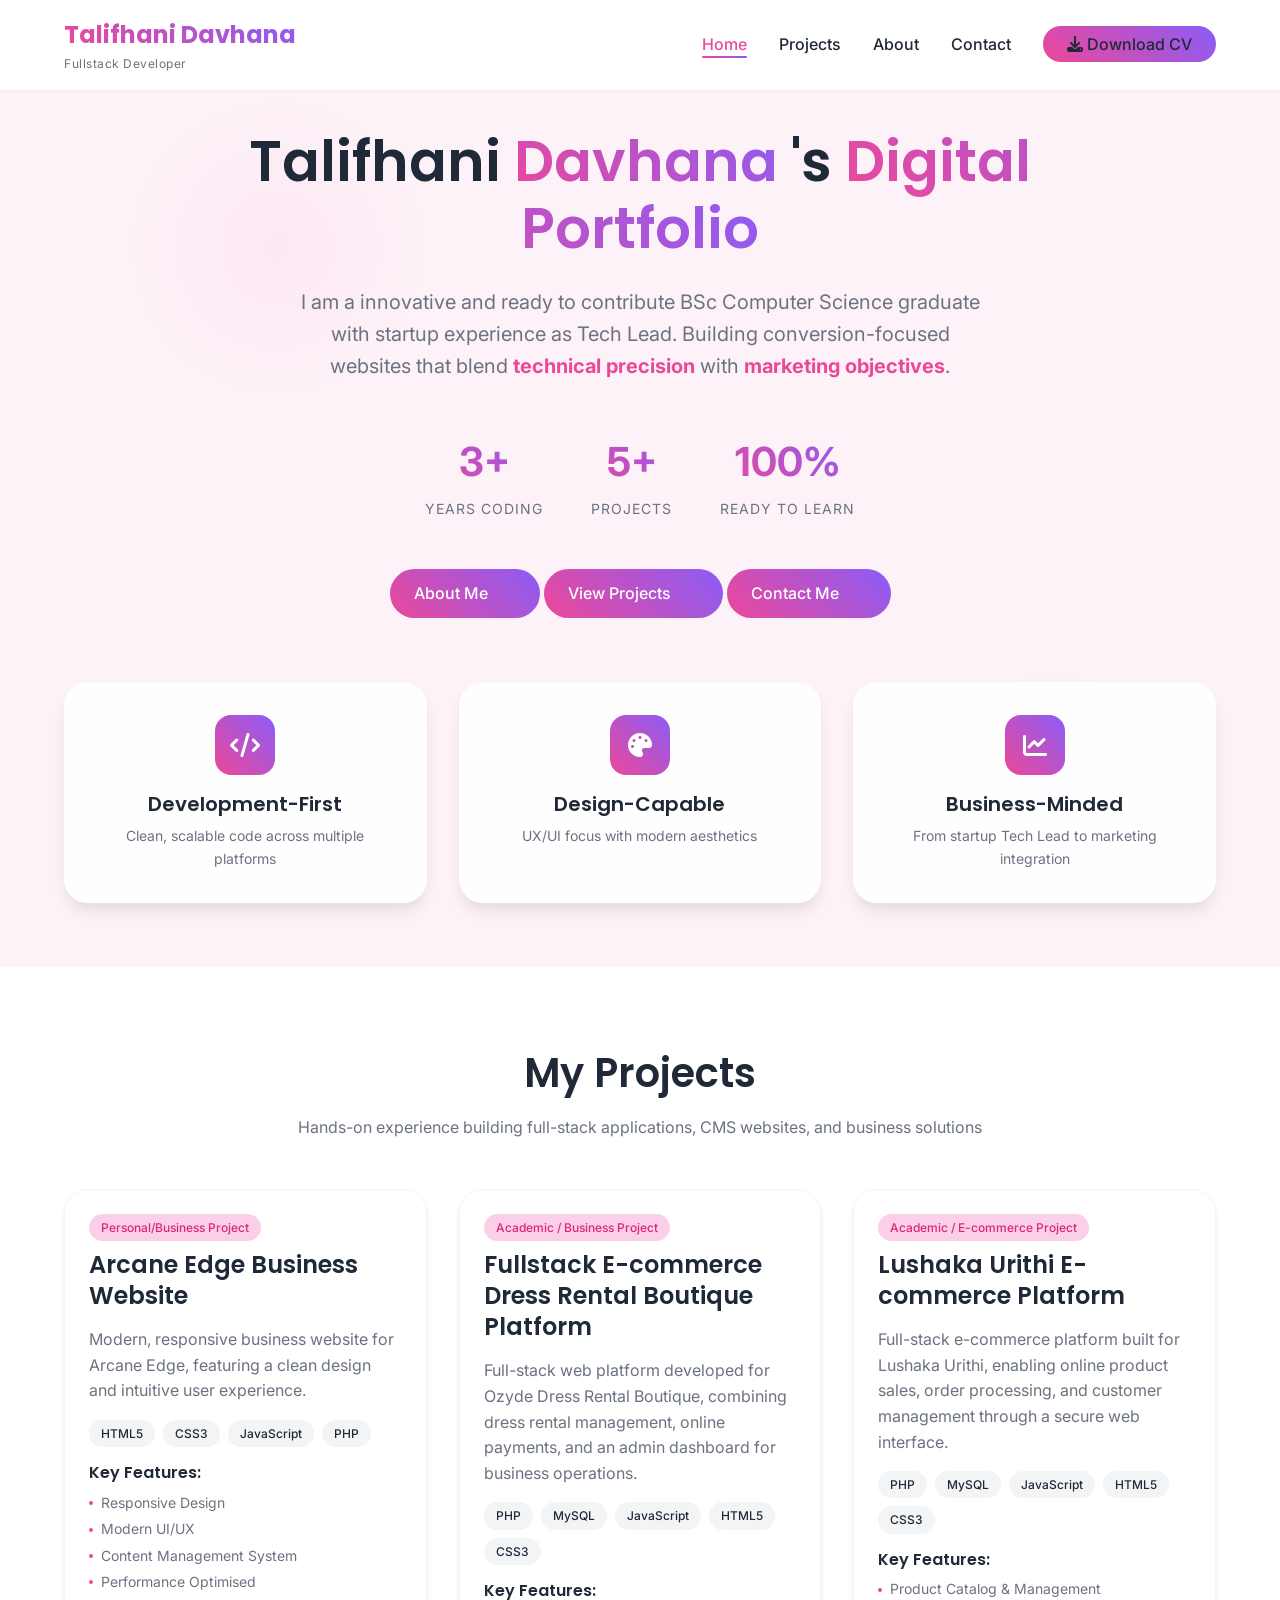
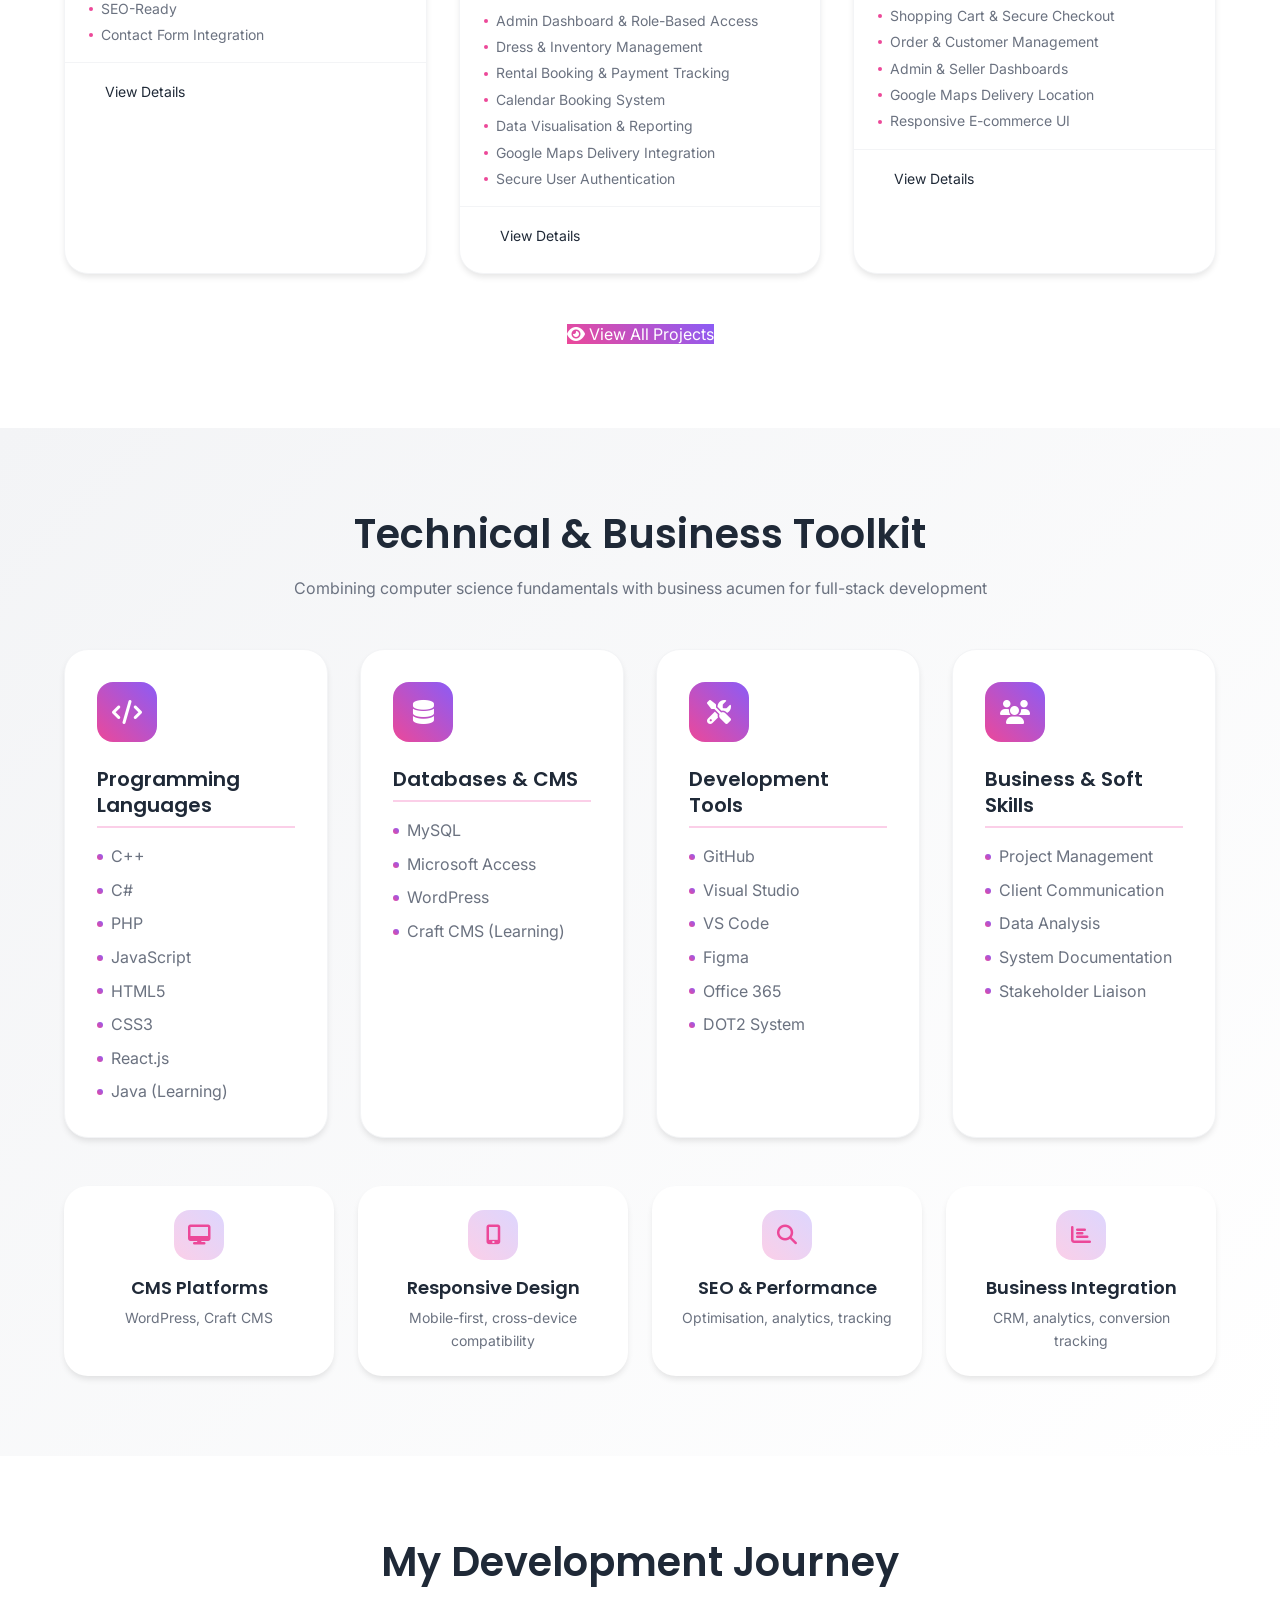
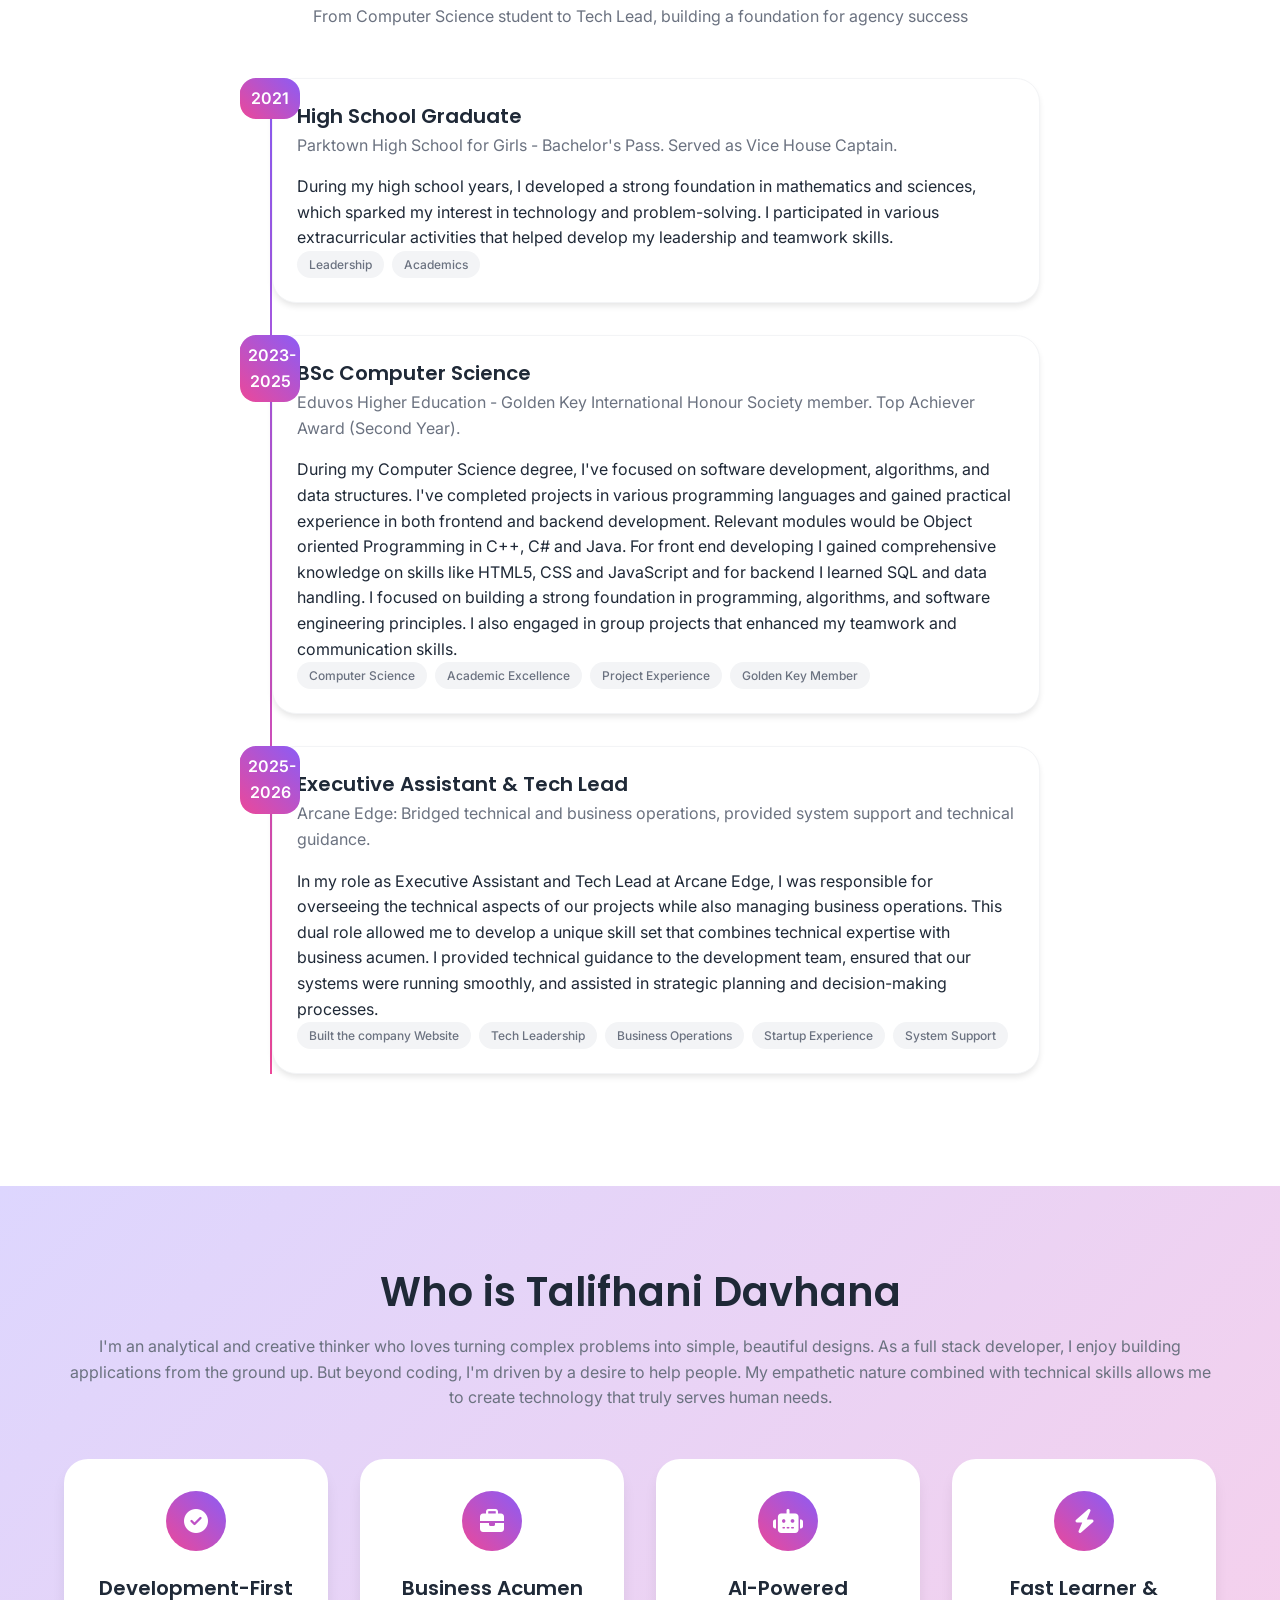
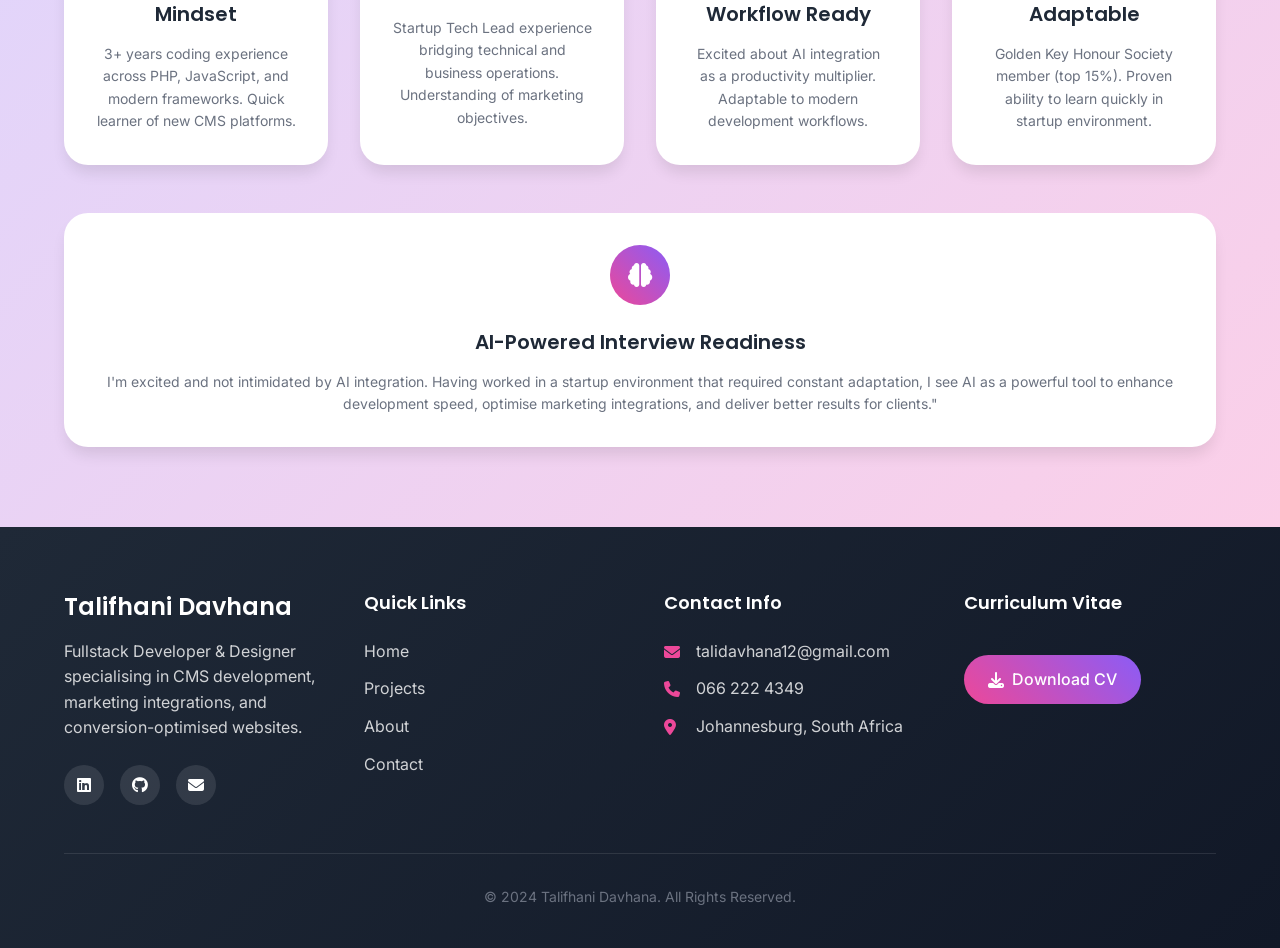
==== Talifhani_Davhana_portfolio/index.html @ 64d57ea6 "Add files via upload" ====
<!DOCTYPE html>
<html lang="en">
<head>
    <meta charset="UTF-8">
    <meta name="viewport" content="width=device-width, initial-scale=1.0">
    <title>Talifhani Davhana | Fullstack Developer & Designer</title>
    <meta name="description" content="BSc Computer Science graduate specialising in CMS development, conversion-optimised websites, and marketing integrations.">
    <link rel="stylesheet" href="css/style.css">
    <link rel="stylesheet" href="https://cdnjs.cloudflare.com/ajax/libs/font-awesome/6.4.0/css/all.min.css">
    <link href="https://fonts.googleapis.com/css2?family=Poppins:wght@300;400;500;600;700&family=Inter:wght@300;400;500;600&display=swap" rel="stylesheet">
    <link rel="icon" type="image/x-icon" href="assets/icons/favicon.ico">
</head>
<body>
    <!-- Navigation -->
    <nav class="navbar">
        <div class="container">
            <a href="index.html" class="logo">
                <span class="logo-text">Talifhani Davhana</span>
                <span class="logo-subtitle">Fullstack Developer</span>
            </a>
            
            <button class="menu-toggle" aria-label="Toggle menu">
                <i class="fas fa-bars"></i>
            </button>
            
            <ul class="nav-menu">
                <li><a href="index.html" class="active">Home</a></li>
                <li><a href="projects.html">Projects</a></li>
                <li><a href="about.html">About</a></li>
                <li><a href="contact.html">Contact</a></li>
                <li>
                    <a href="assets/documents/CV-Talifhani-Davhana.pdf" class="btn-apply">
                        <i class="fas fa-download"></i> Download CV
                    </a>
                </li>
            </ul>
        </div>
    </nav>

    <!-- Hero Section -->
    <section class="hero">
        <div class="container">
            <div class="hero-content">
                
                <h1>Talifhani <span class="gradient-text">Davhana</span> 's <span class="gradient-text">Digital Portfolio</span></h1>
                
                <p class="hero-subtitle">
                    I am a innovative and ready to contribute BSc Computer Science graduate with startup experience as Tech Lead. Building conversion-focused websites that blend <strong>technical precision</strong> with <strong>marketing objectives</strong>.
                </p>
                
                <div class="hero-stats">
                    <div class="stat">
                        <div class="stat-number">3+</div>
                        <div class="stat-label">Years Coding</div>
                    </div>
                    <div class="stat">
                        <div class="stat-number">5+</div>
                        <div class="stat-label">Projects</div>
                    </div>
                    <div class="stat">
                        <div class="stat-number">100%</div>
                        <div class="stat-label">Ready to Learn</div>
                    </div>
                </div>
                
                <div class="hero-actions" data-aos="fade-up" data-aos-delay="400">
                            <a href="about.html" class="btn btn-primary btn-lg">
                                <span class="btn-text">About Me</span>
                                <svg class="btn-icon" width="20" height="20" aria-hidden="true">
                                    <use href="assets/icons/sprite.svg#user"></use>
                                </svg>
                            </a>
                            <a href="#projects" class="btn btn-primary btn-lg">
                                <span class="btn-text">View Projects</span>
                                <svg class="btn-icon" width="20" height="20" aria-hidden="true">
                                    <use href="assets/icons/sprite.svg#arrow-down"></use>
                                </svg>
                            </a>
                            <a href="contact.html" class="btn btn-primary btn-lg">
                                <span class="btn-text">Contact Me</span>
                                <svg class="btn-icon" width="20" height="20" aria-hidden="true">
                                    <use href="assets/icons/sprite.svg#message-circle"></use>
                                </svg>
                            </a>
                            
                        </div>
            </div>
            
            <div class="hero-image">
                <div class="floating-card">
                    <div class="card-icon">
                        <i class="fas fa-code"></i>
                    </div>
                    <h3>Development-First</h3>
                    <p>Clean, scalable code across multiple platforms</p>
                </div>
                
                <div class="floating-card">
                    <div class="card-icon">
                        <i class="fas fa-palette"></i>
                    </div>
                    <h3>Design-Capable</h3>
                    <p>UX/UI focus with modern aesthetics</p>
                </div>
                
                <div class="floating-card">
                    <div class="card-icon">
                        <i class="fas fa-chart-line"></i>
                    </div>
                    <h3>Business-Minded</h3>
                    <p>From startup Tech Lead to marketing integration</p>
                </div>
            </div>
        </div>
    </section>

    <!-- Featured Projects -->
    <section id="projects" class="section-projects">
        <div class="container">
            <div class="section-header">
                <h2>My Projects</h2>
                <p>Hands-on experience building full-stack applications, CMS websites, and business solutions</p>
            </div>
            
            <div class="projects-grid">
                <!-- Project 1 -->
                <div class="project-card">
                    <div class="project-header">
                        <span class="project-category">Personal/Business Project</span>
                        <h3>Arcane Edge Business Website</h3>
                    </div>
                    <div class="project-body">
                        <p>Modern, responsive business website for Arcane Edge, featuring a clean design and intuitive user experience.</p>
                        <div class="project-tech">
                            <span>HTML5</span>
                            <span>CSS3</span>
                            <span>JavaScript</span>
                            <span>PHP</span>
                        </div>
                        <div class="project-features">
                            <h4>Key Features:</h4>
                            <ul>
                                <li>Responsive Design</li>
                                <li>Modern UI/UX</li>
                                <li>Content Management System</li>
                                <li>Performance Optimised</li>
                                <li>SEO-Ready</li>
                                <li>Contact Form Integration</li>
                            </ul>
                        </div>
                    </div>
                    <div class="project-footer">
                        <a href="projects.html#arcane-edge" class="btn-small">View Details</a>
                    </div>
                </div>

                <!-- Project 2 -->
<div class="project-card">
    <div class="project-header">
        <span class="project-category">Academic / Business Project</span>
        <h3>Fullstack E-commerce Dress Rental Boutique Platform</h3>
    </div>
    <div class="project-body">
        <p>
            Full-stack web platform developed for Ozyde Dress Rental Boutique, combining
            dress rental management, online payments, and an admin dashboard for business operations.
        </p>
        <div class="project-tech">
            <span>PHP</span>
            <span>MySQL</span>
            <span>JavaScript</span>
            <span>HTML5</span>
            <span>CSS3</span>
        </div>
        <div class="project-features">
            <h4>Key Features:</h4>
            <ul>
                <li>Admin Dashboard & Role-Based Access</li>
                <li>Dress & Inventory Management</li>
                <li>Rental Booking & Payment Tracking</li>
                <li>Calendar Booking System</li>
                <li>Data Visualisation & Reporting</li>
                <li>Google Maps Delivery Integration</li>
                <li>Secure User Authentication</li>
            </ul>
        </div>
    </div>
    <div class="project-footer">
        <a href="projects.html#ecommerce-platform" class="btn-small">View Details</a>
    </div>
</div>

<!-- Project 3 -->
<div class="project-card">
    <div class="project-header">
        <span class="project-category">Academic / E-commerce Project</span>
        <h3>Lushaka Urithi E-commerce Platform</h3>
    </div>
    <div class="project-body">
        <p>
            Full-stack e-commerce platform built for Lushaka Urithi, enabling online product sales,
            order processing, and customer management through a secure web interface.
        </p>
        <div class="project-tech">
            <span>PHP</span>
            <span>MySQL</span>
            <span>JavaScript</span>
            <span>HTML5</span>
            <span>CSS3</span>
        </div>
        <div class="project-features">
            <h4>Key Features:</h4>
            <ul>
                <li>Product Catalog & Management</li>
                <li>Shopping Cart & Secure Checkout</li>
                <li>Order & Customer Management</li>
                <li>Admin & Seller Dashboards</li>
                <li>Google Maps Delivery Location</li>
                <li>Responsive E-commerce UI</li>
            </ul>
        </div>
    </div>
    <div class="project-footer">
        <a href="projects.html#lushaka-urithi" class="btn-small">View Details</a>
    </div>
</div>  
        </div>
            
            <div class="text-center">
                <a href="projects.html" class="btn-primary">
                    <i class="fas fa-eye"></i> View All Projects
                </a>
            </div>
        </div>
    </section>

    <!-- Skills Section -->
    <section class="section-skills">
        <div class="container">
            <div class="section-header">
                <h2>Technical & Business Toolkit</h2>
                <p>Combining computer science fundamentals with business acumen for full-stack development</p>
            </div>
            
            <div class="skills-grid">
                <div class="skill-category">
                    <div class="skill-icon">
                        <i class="fas fa-code"></i>
                    </div>
                    <h3>Programming Languages</h3>
                    <ul>
                        <li>C++</li>
                        <li>C#</li>
                        <li>PHP</li>
                        <li>JavaScript</li>
                        <li>HTML5</li>
                        <li>CSS3</li>
                        <li>React.js</li>
                        <li>Java (Learning)</li>
                    </ul>
                </div>
                
                <div class="skill-category">
                    <div class="skill-icon">
                        <i class="fas fa-database"></i>
                    </div>
                    <h3>Databases & CMS</h3>
                    <ul>
                        <li>MySQL</li>
                        <li>Microsoft Access</li>
                        <li>WordPress</li>
                        <li>Craft CMS (Learning)</li>
                    </ul>
                </div>
                
                <div class="skill-category">
                    <div class="skill-icon">
                        <i class="fas fa-tools"></i>
                    </div>
                    <h3>Development Tools</h3>
                    <ul>
                        <li>GitHub</li>
                        <li>Visual Studio</li>
                        <li>VS Code</li>
                        <li>Figma</li>
                        <li>Office 365</li>
                        <li>DOT2 System</li>
                    </ul>
                </div>
                
                <div class="skill-category">
                    <div class="skill-icon">
                        <i class="fas fa-users"></i>
                    </div>
                    <h3>Business & Soft Skills</h3>
                    <ul>
                        <li>Project Management</li>
                        <li>Client Communication</li>
                        <li>Data Analysis</li>
                        <li>System Documentation</li>
                        <li>Stakeholder Liaison</li>
                    </ul>
                </div>
            </div>
            
            <div class="expertise-grid">
                <div class="expertise-item">
                    <div class="expertise-icon">
                        <i class="fas fa-desktop"></i>
                    </div>
                    <h4>CMS Platforms</h4>
                    <p> WordPress, Craft CMS</p>
                </div>
                
                <div class="expertise-item">
                    <div class="expertise-icon">
                        <i class="fas fa-mobile-alt"></i>
                    </div>
                    <h4>Responsive Design</h4>
                    <p>Mobile-first, cross-device compatibility</p>
                </div>
                
                <div class="expertise-item">
                    <div class="expertise-icon">
                        <i class="fas fa-search"></i>
                    </div>
                    <h4>SEO & Performance</h4>
                    <p>Optimisation, analytics, tracking</p>
                </div>
                
                <div class="expertise-item">
                    <div class="expertise-icon">
                        <i class="fas fa-chart-bar"></i>
                    </div>
                    <h4>Business Integration</h4>
                    <p>CRM, analytics, conversion tracking</p>
                </div>
            </div>
        </div>
    </section>

    <!-- Journey Section -->
    <section class="section-journey">
        <div class="container">
            <div class="section-header">
                <h2>My Development Journey</h2>
                <p>From Computer Science student to Tech Lead, building a foundation for agency success</p>
            </div>
            
            <div class="timeline">
                <div class="timeline-item">
                    <div class="timeline-year">2021</div>
                    <div class="timeline-content">
                        <h3>High School Graduate</h3>
                        <p>Parktown High School for Girls - Bachelor's Pass. Served as Vice House Captain.</p>
                        <p2>During my high school years, I developed a strong foundation in mathematics and sciences, which sparked my interest in technology and problem-solving. I participated in various extracurricular activities that helped develop my leadership and teamwork skills.</p2>
                        <div class="timeline-tags">
                            <span>Leadership</span>
                            <span>Academics</span>
                        </div>
                    </div>
                </div>
                
                <div class="timeline-item">
                    <div class="timeline-year">2023-2025</div>
                    <div class="timeline-content">
                        <h3>BSc Computer Science</h3>
                        <p>Eduvos Higher Education - Golden Key International Honour Society member. Top Achiever Award (Second Year).</p>
                        <p2>During my Computer Science degree, I've focused on software development, algorithms, and data structures. I've completed projects in various programming languages and gained practical experience in both frontend and backend development. Relevant modules would be Object oriented Programming in C++, C# and Java. For front end developing I gained comprehensive knowledge on skills like HTML5, CSS and JavaScript and for backend I learned SQL and data handling. I focused on building a strong foundation in programming, algorithms, and software engineering principles. I also engaged in group projects that enhanced my teamwork and communication skills.</p2>
                        <div class="timeline-tags">
                            <span>Computer Science</span>
                            <span>Academic Excellence</span>
                            <span>Project Experience</span>
                            <span>Golden Key Member</span>
                        </div>
                    </div>
                </div>
                
                <div class="timeline-item">
                    <div class="timeline-year">2025-2026</div>
                    <div class="timeline-content">
                        <h3>Executive Assistant & Tech Lead</h3>
                        <p>Arcane Edge: Bridged technical and business operations, provided system support and technical guidance.</p>
                        <p2>In my role as Executive Assistant and Tech Lead at Arcane Edge, I was responsible for overseeing the technical aspects of our projects while also managing business operations. This dual role allowed me to develop a unique skill set that combines technical expertise with business acumen. I provided technical guidance to the development team, ensured that our systems were running smoothly, and assisted in strategic planning and decision-making processes.</p2>
                        <div class="timeline-tags">
                            <span>Built the company Website</span>
                            <span>Tech Leadership</span>
                            <span>Business Operations</span>
                            <span>Startup Experience</span>
                            <span>System Support</span>
                            
                        </div>
                    </div>
                </div>
            </div>
        </div>
    </section>

    <!-- Who Is Talifhani Section -->
    <section class="section-knowme">
        <div class="container">
            <div class="section-header">
                <h2>Who is Talifhani Davhana</h2>
                <p>I'm an analytical and creative thinker who loves turning complex problems into simple, beautiful designs.

As a full stack developer, I enjoy building applications from the ground up. But beyond coding, I'm driven by a desire to help people. My empathetic nature combined with technical skills allows me to create technology that truly serves human needs.</p>
            </div>
            
            <div class="knowme-grid">
                <div class="knowme-card">
                    <div class="knowme-icon">
                        <i class="fas fa-check-circle"></i>
                    </div>
                    <h3>Development-First Mindset</h3>
                    <p>3+ years coding experience across PHP, JavaScript, and modern frameworks. Quick learner of new CMS platforms.</p>
                </div>
                
                <div class="knowme-card">
                    <div class="knowme-icon">
                        <i class="fas fa-briefcase"></i>
                    </div>
                    <h3>Business Acumen</h3>
                    <p>Startup Tech Lead experience bridging technical and business operations. Understanding of marketing objectives.</p>
                </div>
                
                <div class="knowme-card">
                    <div class="knowme-icon">
                        <i class="fas fa-robot"></i>
                    </div>
                    <h3>AI-Powered Workflow Ready</h3>
                    <p>Excited about AI integration as a productivity multiplier. Adaptable to modern development workflows.</p>
                </div>
                
                <div class="knowme-card">
                    <div class="knowme-icon">
                        <i class="fas fa-bolt"></i>
                    </div>
                    <h3>Fast Learner & Adaptable</h3>
                    <p>Golden Key Honour Society member (top 15%). Proven ability to learn quickly in startup environment.</p>
                </div>
            </div>
            
            <div class="knowme-card">
                <div class="knowme-icon">
                    <i class="fas fa-brain"></i>
                </div>
                    <h3>AI-Powered Interview Readiness</h3>
                    <p>I'm excited and not intimidated by AI integration. Having worked in a startup environment that required constant adaptation, I see AI as a powerful tool to enhance development speed, optimise marketing integrations, and deliver better results for clients."</p>
                </div>
            </div>
        </div>
    </section>

    <!-- Footer -->
    <footer class="footer">
        <div class="container">
            <div class="footer-grid">
                <div class="footer-col">
                    <h3>Talifhani Davhana</h3>
                    <p>Fullstack Developer & Designer specialising in CMS development, marketing integrations, and conversion-optimised websites.</p>
                    <div class="social-links">
                        <a href="https://linkedin.com/in/talifhani-davhana-8407a6267" target="_blank">
                            <i class="fab fa-linkedin"></i>
                        </a>
                        <a href="https://github.com/TaliD0506" target="_blank">
                            <i class="fab fa-github"></i>
                        </a>
                        <a href="mailto:talidavhana12@gmail.com">
                            <i class="fas fa-envelope"></i>
                        </a>
                    </div>
                </div>
                
                <div class="footer-col">
                    <h4>Quick Links</h4>
                    <ul>
                        <li><a href="index.html">Home</a></li>
                        <li><a href="projects.html">Projects</a></li>
                        <li><a href="about.html">About</a></li>
                        <li><a href="contact.html">Contact</a></li>
                    </ul>
                </div>
                
                <div class="footer-col">
                    <h4>Contact Info</h4>
                    <ul class="contact-info">
                        <li>
                            <i class="fas fa-envelope"></i>
                            <span>talidavhana12@gmail.com</span>
                        </li>
                        <li>
                            <i class="fas fa-phone"></i>
                            <span>066 222 4349</span>
                        </li>
                        <li>
                            <i class="fas fa-map-marker-alt"></i>
                            <span>Johannesburg, South Africa</span>
                        </li>
                    </ul>
                </div>
                
                <div class="footer-col">
                    <h4>Curriculum Vitae</h4>
                    <a href="assets/documents/CV-Talifhani-Davhana.pdf" class="btn-download" download>
                        <i class="fas fa-download"></i> Download CV
                    </a>
                </div>
            </div>
            
            <div class="footer-bottom">
                <p>&copy; 2024 Talifhani Davhana. All Rights Reserved.</p>
            </div>
        </div>
    </footer>

    <script src="js/main.js"></script>
</body>
</html>
---- Talifhani_Davhana_portfolio/css/style.css ----
/* CSS Reset & Base Styles */
* {
    margin: 0;
    padding: 0;
    box-sizing: border-box;
}

:root {
    /* Color Palette - Feminine Tech */
    --primary: #ec4899;
    --primary-dark: #db2777;
    --primary-light: #fbcfe8;
    --secondary: #8b5cf6;
    --secondary-dark: #7c3aed;
    --secondary-light: #ddd6fe;
    --accent: #06b6d4;
    --accent-dark: #0891b2;
    --accent-light: #cffafe;
    --dark: #1f2937;
    --light: #fdf2f8;
    --white: #ffffff;
    --gray: #6b7280;
    --gray-light: #f3f4f6;
    --success: #10b981;
    --warning: #f59e0b;
    
    /* Typography */
    --font-heading: 'Poppins', sans-serif;
    --font-body: 'Inter', sans-serif;
    
    /* Spacing */
    --spacing-xs: 0.5rem;
    --spacing-sm: 1rem;
    --spacing-md: 1.5rem;
    --spacing-lg: 2rem;
    --spacing-xl: 3rem;
    
    /* Border Radius */
    --radius-sm: 0.5rem;
    --radius-md: 1rem;
    --radius-lg: 1.5rem;
    --radius-full: 9999px;
    
    /* Shadows */
    --shadow-sm: 0 1px 2px 0 rgb(0 0 0 / 0.05);
    --shadow-md: 0 4px 6px -1px rgb(0 0 0 / 0.1);
    --shadow-lg: 0 10px 15px -3px rgb(0 0 0 / 0.1);
    --shadow-xl: 0 20px 25px -5px rgb(0 0 0 / 0.1);
}

html {
    scroll-behavior: smooth;
}

body {
    font-family: var(--font-body);
    line-height: 1.6;
    color: var(--dark);
    background-color: var(--light);
}

h1, h2, h3, h4, h5, h6 {
    font-family: var(--font-heading);
    font-weight: 600;
    line-height: 1.3;
    margin-bottom: var(--spacing-sm);
}

h1 { font-size: 3.5rem; }
h2 { font-size: 2.5rem; }
h3 { font-size: 1.875rem; }
h4 { font-size: 1.5rem; }

p {
    margin-bottom: var(--spacing-md);
    color: var(--gray);
}

a {
    text-decoration: none;
    color: inherit;
    transition: all 0.3s ease;
}

ul {
    list-style: none;
}

img {
    max-width: 100%;
    height: auto;
}

.container {
    width: 100%;
    max-width: 1200px;
    margin: 0 auto;
    padding: 0 var(--spacing-md);
}

/* Utility Classes */
.text-center { text-align: center; }
.gradient-text {
    background: linear-gradient(45deg, var(--primary), var(--secondary));
    -webkit-background-clip: text;
    -webkit-text-fill-color: transparent;
    background-clip: text;
}

.btn {
    display: inline-flex;
    align-items: center;
    justify-content: center;
    gap: 0.5rem;
    padding: 0.75rem 1.5rem;
    border-radius: var(--radius-full);
    font-weight: 500;
    font-size: 1rem;
    cursor: pointer;
    transition: all 0.3s ease;
    border: none;
    outline: none;
}

.btn-primary {
    background: linear-gradient(45deg, var(--primary), var(--secondary));
    color: var(--white);
}

.btn-primary:hover {
    transform: translateY(-2px);
    box-shadow: var(--shadow-lg);
}

.btn-secondary {
    background: transparent;
    color: var(--primary);
    border: 2px solid var(--primary);
}

.btn-secondary:hover {
    background-color: var(--primary-light);
    transform: translateY(-2px);
}

.btn-small {
    padding: 0.5rem 1rem;
    font-size: 0.875rem;
}

.btn-apply {
    background: linear-gradient(45deg, var(--primary), var(--secondary));
    color: var(--white);
    padding: 0.5rem 1.5rem;
    border-radius: var(--radius-full);
    font-weight: 500;
}

.btn-apply:hover {
    transform: translateY(-2px);
    box-shadow: var(--shadow-md);
}

.section-header {
    text-align: center;
    margin-bottom: var(--spacing-xl);
}

.section-header h2 {
    margin-bottom: var(--spacing-sm);
}

/* Navigation */
.navbar {
    position: fixed;
    top: 0;
    left: 0;
    right: 0;
    background-color: rgba(255, 255, 255, 0.95);
    backdrop-filter: blur(10px);
    box-shadow: var(--shadow-sm);
    z-index: 1000;
    padding: 1rem 0;
}

.navbar .container {
    display: flex;
    justify-content: space-between;
    align-items: center;
}

.logo {
    display: flex;
    flex-direction: column;
}

.logo-text {
    font-family: var(--font-heading);
    font-size: 1.5rem;
    font-weight: 700;
    background: linear-gradient(45deg, var(--primary), var(--secondary));
    -webkit-background-clip: text;
    -webkit-text-fill-color: transparent;
    background-clip: text;
}

.logo-subtitle {
    font-size: 0.75rem;
    color: var(--gray);
    letter-spacing: 0.5px;
}

.nav-menu {
    display: flex;
    gap: var(--spacing-lg);
    align-items: center;
}

.nav-menu a {
    color: var(--dark);
    font-weight: 500;
    position: relative;
}

.nav-menu a:hover,
.nav-menu a.active {
    color: var(--primary);
}

.nav-menu a.active::after {
    content: '';
    position: absolute;
    bottom: -4px;
    left: 0;
    right: 0;
    height: 2px;
    background: linear-gradient(45deg, var(--primary), var(--secondary));
    border-radius: var(--radius-full);
}

.menu-toggle {
    display: none;
    background: none;
    border: none;
    font-size: 1.5rem;
    color: var(--dark);
    cursor: pointer;
}

/* Hero Section */
.hero {
    padding: 8rem 0 4rem;
    position: relative;
    overflow: hidden;
}

.hero::before {
    content: '';
    position: absolute;
    top: 10%;
    left: 10%;
    width: 300px;
    height: 300px;
    background: radial-gradient(circle, var(--primary-light) 0%, transparent 70%);
    border-radius: 50%;
    opacity: 0.3;
}

.hero::after {
    content: '';
    position: absolute;
    bottom: 10%;
    right: 10%;
    width: 200px;
    height: 200px;
    background: radial-gradient(circle, var(--secondary-light) 0%, transparent 70%);
    border-radius: 50%;
    opacity: 0.3;
}

.hero-content {
    text-align: center;
    max-width: 800px;
    margin: 0 auto 4rem;
    position: relative;
    z-index: 1;
}

.badge {
    display: inline-flex;
    align-items: center;
    gap: 0.5rem;
    background: linear-gradient(45deg, #fef3c7, #fde68a);
    color: #92400e;
    padding: 0.5rem 1rem;
    border-radius: var(--radius-full);
    margin-bottom: 2rem;
    font-weight: 500;
}

.badge i {
    color: #f59e0b;
}

.hero h1 {
    margin-bottom: var(--spacing-md);
    line-height: 1.2;
}

.hero-subtitle {
    font-size: 1.25rem;
    max-width: 700px;
    margin: 0 auto var(--spacing-xl);
}

.hero-subtitle strong {
    color: var(--primary);
}

.hero-stats {
    display: flex;
    justify-content: center;
    gap: 3rem;
    margin: 3rem 0;
}

.stat {
    text-align: center;
}

.stat-number {
    font-size: 2.5rem;
    font-weight: 700;
    background: linear-gradient(45deg, var(--primary), var(--secondary));
    -webkit-background-clip: text;
    -webkit-text-fill-color: transparent;
    background-clip: text;
    margin-bottom: 0.25rem;
}

.stat-label {
    color: var(--gray);
    font-size: 0.875rem;
    text-transform: uppercase;
    letter-spacing: 1px;
}

.hero-buttons {
    display: flex;
    gap: 1rem;
    justify-content: center;
}

.hero-image {
    display: grid;
    grid-template-columns: repeat(3, 1fr);
    gap: 2rem;
    margin-top: 4rem;
    position: relative;
    z-index: 1;
}

.floating-card {
    background: rgba(255, 255, 255, 0.9);
    backdrop-filter: blur(10px);
    border-radius: var(--radius-lg);
    padding: 2rem;
    text-align: center;
    box-shadow: var(--shadow-lg);
    border: 1px solid rgba(255, 255, 255, 0.2);
    transition: transform 0.3s ease;
}

.floating-card:hover {
    transform: translateY(-10px);
}

.card-icon {
    width: 60px;
    height: 60px;
    background: linear-gradient(45deg, var(--primary), var(--secondary));
    border-radius: var(--radius-md);
    display: flex;
    align-items: center;
    justify-content: center;
    margin: 0 auto 1rem;
}

.card-icon i {
    font-size: 1.5rem;
    color: var(--white);
}

.floating-card h3 {
    font-size: 1.25rem;
    margin-bottom: 0.5rem;
}

.floating-card p {
    font-size: 0.875rem;
    color: var(--gray);
    margin: 0;
}

/* Projects Section */
.section-projects {
    padding: 5rem 0;
    background-color: var(--white);
}

.projects-grid {
    display: grid;
    grid-template-columns: repeat(auto-fit, minmax(300px, 1fr));
    gap: 2rem;
    margin-bottom: 3rem;
}

.project-card {
    background: var(--white);
    border-radius: var(--radius-lg);
    overflow: hidden;
    box-shadow: var(--shadow-md);
    border: 1px solid var(--gray-light);
    transition: transform 0.3s ease, box-shadow 0.3s ease;
}

.project-card:hover {
    transform: translateY(-5px);
    box-shadow: var(--shadow-xl);
}

.project-header {
    padding: 1.5rem 1.5rem 0.5rem;
}

.project-category {
    display: inline-block;
    background-color: var(--primary-light);
    color: var(--primary-dark);
    padding: 0.25rem 0.75rem;
    border-radius: var(--radius-full);
    font-size: 0.75rem;
    font-weight: 500;
    margin-bottom: 0.5rem;
}

.project-card h3 {
    font-size: 1.5rem;
    margin-bottom: 0.5rem;
}

.project-body {
    padding: 0 1.5rem;
}

.project-body p {
    margin-bottom: 1rem;
}

.project-tech {
    display: flex;
    flex-wrap: wrap;
    gap: 0.5rem;
    margin-bottom: 1rem;
}

.project-tech span {
    background-color: var(--gray-light);
    color: var(--dark);
    padding: 0.25rem 0.75rem;
    border-radius: var(--radius-full);
    font-size: 0.75rem;
    font-weight: 500;
}

.project-features h4 {
    font-size: 1rem;
    margin-bottom: 0.5rem;
    color: var(--dark);
}

.project-features ul {
    margin-bottom: 1rem;
}

.project-features li {
    display: flex;
    align-items: center;
    gap: 0.5rem;
    font-size: 0.875rem;
    color: var(--gray);
    margin-bottom: 0.25rem;
}

.project-features li::before {
    content: '';
    width: 4px;
    height: 4px;
    background-color: var(--primary);
    border-radius: 50%;
}

.project-footer {
    padding: 1rem 1.5rem 1.5rem;
    border-top: 1px solid var(--gray-light);
}

/* Skills Section */
.section-skills {
    padding: 5rem 0;
    background: linear-gradient(135deg, var(--gray-light) 0%, var(--white) 100%);
}

.skills-grid {
    display: grid;
    grid-template-columns: repeat(auto-fit, minmax(250px, 1fr));
    gap: 2rem;
    margin-bottom: 3rem;
}

.skill-category {
    background: var(--white);
    border-radius: var(--radius-lg);
    padding: 2rem;
    box-shadow: var(--shadow-md);
    border: 1px solid var(--gray-light);
}

.skill-icon {
    width: 60px;
    height: 60px;
    background: linear-gradient(45deg, var(--primary), var(--secondary));
    border-radius: var(--radius-md);
    display: flex;
    align-items: center;
    justify-content: center;
    margin-bottom: 1.5rem;
}

.skill-icon i {
    font-size: 1.5rem;
    color: var(--white);
}

.skill-category h3 {
    font-size: 1.25rem;
    margin-bottom: 1rem;
    padding-bottom: 0.5rem;
    border-bottom: 2px solid var(--primary-light);
}

.skill-category ul {
    display: flex;
    flex-direction: column;
    gap: 0.5rem;
}

.skill-category li {
    display: flex;
    align-items: center;
    gap: 0.5rem;
    color: var(--gray);
}

.skill-category li::before {
    content: '';
    width: 6px;
    height: 6px;
    background: linear-gradient(45deg, var(--primary), var(--secondary));
    border-radius: 50%;
}

.expertise-grid {
    display: grid;
    grid-template-columns: repeat(auto-fit, minmax(200px, 1fr));
    gap: 1.5rem;
}

.expertise-item {
    text-align: center;
    padding: 1.5rem;
    background: var(--white);
    border-radius: var(--radius-lg);
    box-shadow: var(--shadow-md);
}

.expertise-icon {
    width: 50px;
    height: 50px;
    background: linear-gradient(45deg, var(--primary-light), var(--secondary-light));
    border-radius: var(--radius-md);
    display: flex;
    align-items: center;
    justify-content: center;
    margin: 0 auto 1rem;
}

.expertise-icon i {
    font-size: 1.25rem;
    color: var(--primary);
}

.expertise-item h4 {
    font-size: 1.125rem;
    margin-bottom: 0.5rem;
}

.expertise-item p {
    font-size: 0.875rem;
    color: var(--gray);
    margin: 0;
}

/* Journey Section */
.section-journey {
    padding: 5rem 0;
    background-color: var(--white);
}

.timeline {
    position: relative;
    max-width: 800px;
    margin: 0 auto;
}

.timeline::before {
    content: '';
    position: absolute;
    left: 30px;
    top: 0;
    bottom: 0;
    width: 2px;
    background: linear-gradient(45deg, var(--primary), var(--secondary));
}

.timeline-item {
    position: relative;
    margin-bottom: 2rem;
    padding-left: 80px;
}

.timeline-year {
    position: absolute;
    left: 0;
    top: 0;
    width: 60px;
    padding: 0.5rem;
    background: linear-gradient(45deg, var(--primary), var(--secondary));
    color: var(--white);
    border-radius: var(--radius-md);
    font-weight: 600;
    text-align: center;
}

.timeline-content {
    background: var(--white);
    border-radius: var(--radius-lg);
    padding: 1.5rem;
    box-shadow: var(--shadow-md);
    border: 1px solid var(--gray-light);
}

.timeline-content h3 {
    font-size: 1.25rem;
    margin-bottom: 0.25rem;
}

.timeline-content p {
    margin-bottom: 1rem;
}

.timeline-tags {
    display: flex;
    gap: 0.5rem;
    flex-wrap: wrap;
}

.timeline-tags span {
    background-color: var(--gray-light);
    color: var(--gray);
    padding: 0.25rem 0.75rem;
    border-radius: var(--radius-full);
    font-size: 0.75rem;
    font-weight: 500;
}

.timeline-note {
    margin-top: 1rem;
    padding: 1rem;
    background: linear-gradient(45deg, var(--primary-light), var(--secondary-light));
    border-radius: var(--radius-md);
}

.timeline-note p {
    margin: 0;
    color: var(--dark);
}

/* knowme Section */
.section-knowme {
    padding: 5rem 0;
    background: linear-gradient(135deg, var(--secondary-light) 0%, var(--primary-light) 100%);
}

.knowme-grid {
    display: grid;
    grid-template-columns: repeat(auto-fit, minmax(250px, 1fr));
    gap: 2rem;
    margin-bottom: 3rem;
}

.knowme-card {
    background: var(--white);
    border-radius: var(--radius-lg);
    padding: 2rem;
    text-align: center;
    box-shadow: var(--shadow-lg);
}

.knowme-icon {
    width: 60px;
    height: 60px;
    background: linear-gradient(45deg, var(--primary), var(--secondary));
    border-radius: 50%;
    display: flex;
    align-items: center;
    justify-content: center;
    margin: 0 auto 1.5rem;
}

.knowme-icon i {
    font-size: 1.5rem;
    color: var(--white);
}

.knowme-card h3 {
    font-size: 1.25rem;
    margin-bottom: 1rem;
}

.knowme-card p {
    font-size: 0.875rem;
    margin: 0;
}

.ai-statement {
    background: linear-gradient(45deg, var(--secondary), var(--primary));
    color: var(--white);
    border-radius: var(--radius-lg);
    padding: 3rem;
    display: flex;
    gap: 2rem;
    align-items: center;
    box-shadow: var(--shadow-xl);
}

.ai-icon {
    font-size: 3rem;
    flex-shrink: 0;
}

.ai-content h3 {
    font-size: 1.5rem;
    margin-bottom: 1rem;
}

.ai-content p {
    margin-bottom: 1.5rem;
    opacity: 0.9;
}

.ai-signature {
    display: flex;
    flex-direction: column;
    gap: 0.25rem;
}

.ai-signature strong {
    font-size: 1.125rem;
}

.ai-signature span {
    opacity: 0.8;
    font-size: 0.875rem;
}

/* CTA Section */
.section-cta {
    padding: 5rem 0;
    background: linear-gradient(135deg, var(--primary) 0%, var(--secondary) 100%);
    color: var(--white);
    text-align: center;
}

.section-cta h2 {
    font-size: 2.5rem;
    margin-bottom: 1rem;
}

.section-cta p {
    color: rgba(255, 255, 255, 0.9);
    max-width: 600px;
    margin: 0 auto 2rem;
}

.cta-buttons {
    display: flex;
    gap: 1rem;
    justify-content: center;
}

.cta-buttons .btn-primary {
    background: var(--white);
    color: var(--primary);
}

.cta-buttons .btn-secondary {
    background: transparent;
    color: var(--white);
    border-color: var(--white);
}

.cta-buttons .btn-secondary:hover {
    background: rgba(255, 255, 255, 0.1);
}

/* Footer */
.footer {
    background: linear-gradient(135deg, var(--dark) 0%, #111827 100%);
    color: var(--white);
    padding: 4rem 0 2rem;
}

.footer-grid {
    display: grid;
    grid-template-columns: repeat(auto-fit, minmax(250px, 1fr));
    gap: 3rem;
    margin-bottom: 3rem;
}

.footer-col h3 {
    font-size: 1.5rem;
    margin-bottom: 1rem;
}

.footer-col h4 {
    font-size: 1.125rem;
    margin-bottom: 1.5rem;
    color: var(--white);
}

.footer-col p {
    color: rgba(255, 255, 255, 0.8);
}

.footer-col ul {
    display: flex;
    flex-direction: column;
    gap: 0.75rem;
}

.footer-col ul a {
    color: rgba(255, 255, 255, 0.8);
    transition: color 0.3s ease;
}

.footer-col ul a:hover {
    color: var(--primary);
}

.contact-info {
    display: flex;
    flex-direction: column;
    gap: 1rem;
}

.contact-info li {
    display: flex;
    align-items: center;
    gap: 0.75rem;
    color: rgba(255, 255, 255, 0.8);
}

.contact-info i {
    color: var(--primary);
    width: 20px;
}

.application-info {
    color: rgba(255, 255, 255, 0.8);
    font-size: 0.875rem;
    line-height: 1.6;
}

.btn-download {
    display: inline-flex;
    align-items: center;
    gap: 0.5rem;
    background: linear-gradient(45deg, var(--primary), var(--secondary));
    color: var(--white);
    padding: 0.75rem 1.5rem;
    border-radius: var(--radius-full);
    margin-top: 1rem;
    font-weight: 500;
}

.btn-download:hover {
    transform: translateY(-2px);
    box-shadow: var(--shadow-md);
}

.social-links {
    display: flex;
    gap: 1rem;
    margin-top: 1rem;
}

.social-links a {
    display: flex;
    align-items: center;
    justify-content: center;
    width: 40px;
    height: 40px;
    background: rgba(255, 255, 255, 0.1);
    border-radius: 50%;
    color: var(--white);
    transition: all 0.3s ease;
}

.social-links a:hover {
    background: linear-gradient(45deg, var(--primary), var(--secondary));
    transform: translateY(-2px);
}

.footer-bottom {
    padding-top: 2rem;
    border-top: 1px solid rgba(255, 255, 255, 0.1);
    text-align: center;
    color: rgba(255, 255, 255, 0.6);
    font-size: 0.875rem;
}

.footer-bottom p {
    margin-bottom: 0.5rem;
}

/* Page Hero (for inner pages) */
.page-hero {
    padding: 8rem 0 4rem;
    background: linear-gradient(135deg, var(--primary-light) 0%, var(--secondary-light) 100%);
    text-align: center;
}

.page-hero h1 {
    font-size: 3rem;
    margin-bottom: 1rem;
}

.page-hero p {
    font-size: 1.25rem;
    color: var(--dark);
    max-width: 600px;
    margin: 0 auto;
}

.project-filters {
    display: flex;
    gap: 1rem;
    justify-content: center;
    margin-top: 2rem;
    flex-wrap: wrap;
}

.filter-btn {
    padding: 0.5rem 1.5rem;
    background: rgba(255, 255, 255, 0.2);
    border: 2px solid transparent;
    border-radius: var(--radius-full);
    color: var(--dark);
    font-weight: 500;
    cursor: pointer;
    transition: all 0.3s ease;
}

.filter-btn:hover,
.filter-btn.active {
    background: linear-gradient(45deg, var(--primary), var(--secondary));
    color: var(--white);
    border-color: transparent;
}

/* Projects Page Styles */
.projects-page {
    padding: 4rem 0;
}

.project-detail {
    background: var(--white);
    border-radius: var(--radius-lg);
    padding: 2rem;
    margin-bottom: 3rem;
    box-shadow: var(--shadow-md);
}

.project-detail-header {
    margin-bottom: 2rem;
    padding-bottom: 1rem;
    border-bottom: 2px solid var(--gray-light);
}

.project-tag {
    display: inline-block;
    padding: 0.25rem 0.75rem;
    border-radius: var(--radius-full);
    font-size: 0.75rem;
    font-weight: 500;
    margin-right: 0.5rem;
    margin-bottom: 0.5rem;
}

.project-tag.academic {
    background-color: #fef3c7;
    color: #92400e;
}

.project-tag.ecommerce {
    background-color: #dbeafe;
    color: #1e40af;
}

.project-tag.full-stack {
    background-color: #f0f9ff;
    color: #0369a1;
}

.project-tag.web {
    background-color: #f0fdf4;
    color: #166534;
}

.project-subtitle {
    font-size: 1.25rem;
    color: var(--gray);
    margin-top: 0.5rem;
}

.project-detail-content {
    display: grid;
    grid-template-columns: 1fr;
    gap: 3rem;
}

@media (min-width: 992px) {
    .project-detail-content {
        grid-template-columns: 1fr 1fr;
    }
}

.project-overview h3 {
    font-size: 1.5rem;
    margin-bottom: 1rem;
}

.project-metrics {
    display: grid;
    grid-template-columns: repeat(3, 1fr);
    gap: 1rem;
    margin-top: 2rem;
}

.metric {
    text-align: center;
    padding: 1rem;
    background: var(--gray-light);
    border-radius: var(--radius-md);
}

.metric-value {
    font-size: 1.5rem;
    font-weight: 700;
    background: linear-gradient(45deg, var(--primary), var(--secondary));
    -webkit-background-clip: text;
    -webkit-text-fill-color: transparent;
    background-clip: text;
    margin-bottom: 0.25rem;
}

.metric-label {
    font-size: 0.875rem;
    color: var(--gray);
}

.detail-section {
    margin-bottom: 2rem;
}

.detail-section h4 {
    font-size: 1.125rem;
    margin-bottom: 1rem;
    color: var(--dark);
}

.tech-stack {
    display: flex;
    flex-wrap: wrap;
    gap: 0.5rem;
}

.tech-tag {
    background-color: var(--primary-light);
    color: var(--primary-dark);
    padding: 0.5rem 1rem;
    border-radius: var(--radius-full);
    font-size: 0.875rem;
    font-weight: 500;
}

.feature-list {
    display: flex;
    flex-direction: column;
    gap: 0.75rem;
}

.feature-list li {
    display: flex;
    align-items: center;
    gap: 0.75rem;
    color: var(--gray);
}

.feature-list i {
    color: var(--success);
}

.project-links {
    display: flex;
    gap: 1rem;
    margin-top: 2rem;
}

.additional-projects {
    margin-top: 4rem;
}

.additional-projects h3 {
    font-size: 2rem;
    margin-bottom: 2rem;
    text-align: center;
}

.mini-projects-grid {
    display: grid;
    grid-template-columns: repeat(auto-fit, minmax(250px, 1fr));
    gap: 1.5rem;
}

.mini-project {
    background: var(--white);
    border-radius: var(--radius-lg);
    padding: 1.5rem;
    box-shadow: var(--shadow-sm);
    border: 1px solid var(--gray-light);
    transition: transform 0.3s ease;
}

.mini-project:hover {
    transform: translateY(-5px);
    box-shadow: var(--shadow-md);
}

.mini-project-header {
    margin-bottom: 1rem;
}

.mini-project-tag {
    display: inline-block;
    background-color: var(--gray-light);
    color: var(--gray);
    padding: 0.25rem 0.75rem;
    border-radius: var(--radius-full);
    font-size: 0.75rem;
    font-weight: 500;
    margin-bottom: 0.5rem;
}

.mini-project h4 {
    font-size: 1.125rem;
    margin-bottom: 0.5rem;
}

.mini-project p {
    font-size: 0.875rem;
    color: var(--gray);
    margin-bottom: 1rem;
}

.mini-project-tech {
    display: flex;
    flex-wrap: wrap;
    gap: 0.5rem;
}

.mini-project-tech span {
    background-color: var(--gray-light);
    color: var(--dark);
    padding: 0.25rem 0.75rem;
    border-radius: var(--radius-full);
    font-size: 0.75rem;
    font-weight: 500;
}

.projects-cta {
    text-align: center;
    padding: 4rem;
    background: linear-gradient(135deg, var(--primary-light) 0%, var(--secondary-light) 100%);
    border-radius: var(--radius-lg);
    margin-top: 4rem;
}

.projects-cta h2 {
    font-size: 2.5rem;
    margin-bottom: 1rem;
}

.projects-cta p {
    font-size: 1.125rem;
    max-width: 600px;
    margin: 0 auto 2rem;
}

/* About Page Styles */
.about-content {
    padding: 4rem 0;
}

.about-intro {
    display: grid;
    grid-template-columns: 1fr;
    gap: 3rem;
    margin-bottom: 4rem;
}

@media (min-width: 992px) {
    .about-intro {
        grid-template-columns: 2fr 1fr;
    }
}

.about-text h2 {
    font-size: 2.5rem;
    margin-bottom: 1rem;
}

.lead {
    font-size: 1.25rem;
    color: var(--dark);
    margin-bottom: 2rem;
}

.about-highlights {
    display: flex;
    flex-direction: column;
    gap: 1.5rem;
    margin-top: 2rem;
}

.highlight {
    display: flex;
    align-items: flex-start;
    gap: 1rem;
}

.highlight i {
    font-size: 1.5rem;
    color: var(--primary);
    margin-top: 0.25rem;
}

.highlight h4 {
    font-size: 1.125rem;
    margin-bottom: 0.25rem;
}

.highlight p {
    font-size: 0.875rem;
    color: var(--gray);
    margin: 0;
}

.about-image {
    display: flex;
    flex-direction: column;
    gap: 2rem;
}

.image-placeholder {
    background: linear-gradient(45deg, var(--primary-light), var(--secondary-light));
    border-radius: var(--radius-lg);
    padding: 3rem 2rem;
    text-align: center;
}

.placeholder-content i {
    font-size: 4rem;
    color: var(--primary);
    margin-bottom: 1rem;
}

.placeholder-content p {
    color: var(--gray);
    margin: 0;
}

.contact-info-box {
    background: var(--white);
    border-radius: var(--radius-lg);
    padding: 1.5rem;
    box-shadow: var(--shadow-md);
    border: 1px solid var(--gray-light);
}

.contact-info-box h4 {
    font-size: 1.125rem;
    margin-bottom: 1rem;
    padding-bottom: 0.5rem;
    border-bottom: 2px solid var(--primary-light);
}

.contact-info-box ul {
    display: flex;
    flex-direction: column;
    gap: 1rem;
    margin-bottom: 1.5rem;
}

.contact-info-box li {
    display: flex;
    align-items: center;
    gap: 0.75rem;
    color: var(--gray);
    font-size: 0.875rem;
}

.contact-info-box i {
    color: var(--primary);
    width: 20px;
}

.education-experience {
    display: grid;
    grid-template-columns: 1fr;
    gap: 3rem;
    margin-bottom: 4rem;
}

@media (min-width: 992px) {
    .education-experience {
        grid-template-columns: 2fr 1fr;
    }
}

.timeline-container h2 {
    font-size: 2rem;
    margin-bottom: 2rem;
}

.timeline-item {
    position: relative;
    padding-left: 2rem;
    margin-bottom: 2rem;
}

.timeline-item::before {
    content: '';
    position: absolute;
    left: 0;
    top: 0.5rem;
    width: 12px;
    height: 12px;
    background: linear-gradient(45deg, var(--primary), var(--secondary));
    border-radius: 50%;
}

.timeline-date {
    font-weight: 600;
    color: var(--primary);
    margin-bottom: 0.25rem;
}

.timeline-content h3 {
    font-size: 1.25rem;
    margin-bottom: 0.25rem;
}

.timeline-content h4 {
    font-size: 1rem;
    color: var(--gray);
    margin-bottom: 0.5rem;
    font-weight: 500;
}

.timeline-content ul {
    margin-left: 1rem;
}

.timeline-content li {
    list-style-type: disc;
    color: var(--gray);
    margin-bottom: 0.25rem;
    font-size: 0.875rem;
}

.certifications h3,
.soft-skills h3 {
    font-size: 1.5rem;
    margin-bottom: 1.5rem;
}

.cert-grid {
    display: flex;
    flex-direction: column;
    gap: 1.5rem;
    margin-bottom: 2rem;
}

.cert-item {
    display: flex;
    align-items: flex-start;
    gap: 1rem;
}

.cert-icon {
    width: 40px;
    height: 40px;
    background: linear-gradient(45deg, var(--primary-light), var(--secondary-light));
    border-radius: var(--radius-md);
    display: flex;
    align-items: center;
    justify-content: center;
    flex-shrink: 0;
}

.cert-icon i {
    color: var(--primary);
    font-size: 1.25rem;
}

.cert-item h4 {
    font-size: 1rem;
    margin-bottom: 0.25rem;
}

.cert-item p {
    font-size: 0.875rem;
    color: var(--gray);
    margin: 0;
}

.skills-list {
    display: flex;
    flex-direction: column;
    gap: 1rem;
}

.skill-item {
    display: flex;
    align-items: center;
    justify-content: space-between;
    gap: 1rem;
}

.skill-name {
    font-size: 0.875rem;
    font-weight: 500;
    width: 120px;
}

.skill-level {
    flex: 1;
    height: 8px;
    background-color: var(--gray-light);
    border-radius: var(--radius-full);
    overflow: hidden;
}

.skill-bar {
    height: 100%;
    background: linear-gradient(45deg, var(--primary), var(--secondary));
    border-radius: var(--radius-full);
}

.knowme-fit {
    background: linear-gradient(135deg, var(--primary-light) 0%, var(--secondary-light) 100%);
    border-radius: var(--radius-lg);
    padding: 3rem;
    margin-bottom: 4rem;
}

.knowme-fit h2 {
    text-align: center;
    font-size: 2rem;
    margin-bottom: 2rem;
}

.fit-grid {
    display: grid;
    grid-template-columns: repeat(auto-fit, minmax(250px, 1fr));
    gap: 2rem;
    margin-bottom: 3rem;
}

.fit-card {
    background: var(--white);
    border-radius: var(--radius-lg);
    padding: 1.5rem;
    text-align: center;
    box-shadow: var(--shadow-md);
}

.fit-icon {
    width: 50px;
    height: 50px;
    background: linear-gradient(45deg, var(--primary), var(--secondary));
    border-radius: 50%;
    display: flex;
    align-items: center;
    justify-content: center;
    margin: 0 auto 1rem;
}

.fit-icon i {
    color: var(--white);
    font-size: 1.25rem;
}

.fit-card h4 {
    font-size: 1.125rem;
    margin-bottom: 0.5rem;
}

.fit-card p {
    font-size: 0.875rem;
    color: var(--gray);
    margin: 0;
}

.personal-statement {
    background: var(--white);
    border-radius: var(--radius-lg);
    padding: 2rem;
    box-shadow: var(--shadow-md);
}

.personal-statement h3 {
    font-size: 1.5rem;
    margin-bottom: 1rem;
}

.personal-statement p {
    font-size: 1rem;
    line-height: 1.8;
    color: var(--dark);
    margin-bottom: 1.5rem;
}

.signature {
    font-size: 1.125rem;
    color: var(--primary);
    font-weight: 600;
}

.about-cta {
    text-align: center;
    padding: 3rem;
    background: linear-gradient(45deg, var(--primary), var(--secondary));
    border-radius: var(--radius-lg);
    color: var(--white);
}

.about-cta h2 {
    font-size: 2.5rem;
    margin-bottom: 1rem;
}

.about-cta p {
    font-size: 1.125rem;
    color: rgba(255, 255, 255, 0.9);
    max-width: 600px;
    margin: 0 auto 2rem;
}

.about-cta .btn-primary {
    background: var(--white);
    color: var(--primary);
}

.about-cta .btn-secondary {
    background: transparent;
    color: var(--white);
    border-color: var(--white);
}

.about-cta .btn-secondary:hover {
    background: rgba(255, 255, 255, 0.1);
}

/* =========================
   Contact Page Styles (FIXED)
   ========================= */

.contact-content {
    padding: 7rem 0 4rem; /* clears fixed navbar */
}

/* Grid fix: no ghost empty column */
.contact-grid {
    display: grid;
    grid-template-columns: 1fr;
    gap: 3rem;
    margin-bottom: 4rem;
    justify-items: center;
}

.contact-info {
    width: 100%;
    max-width: 900px;
}

/* Headings */
.contact-info h2 {
    font-size: 2.5rem;
    margin-bottom: 1rem;
}

.contact-info .lead {
    font-size: 1.25rem;
    color: var(--dark);
    margin-bottom: 2rem;
}

/* Info box */
.info-box {
    background: var(--white);
    border-radius: var(--radius-lg);
    padding: 2rem;
    box-shadow: var(--shadow-md);
    margin-bottom: 2rem;
}

.info-box h3 {
    font-size: 1.5rem;
    margin-bottom: 1.5rem;
    padding-bottom: 0.5rem;
    border-bottom: 2px solid var(--primary-light);
}

/* Reasons alignment fix */
.reason {
    display: flex;
    align-items: flex-start;
    gap: 1rem;
    margin-bottom: 1.5rem;
}

.reason:last-child {
    margin-bottom: 0;
}

.reason-icon {
    width: 40px;
    height: 40px;
    background: linear-gradient(45deg, var(--primary-light), var(--secondary-light));
    border-radius: var(--radius-md);
    display: flex;
    align-items: center;
    justify-content: center;
    flex-shrink: 0;
    margin-top: 0.25rem;
}

.reason-icon i {
    color: var(--primary);
    font-size: 1.25rem;
}

.reason h4 {
    font-size: 1.125rem;
    margin-bottom: 0.25rem;
}

.reason p {
    font-size: 0.875rem;
    color: var(--gray);
    margin: 0;
}

/* Contact details box */
.contact-details {
    background: var(--white);
    border-radius: var(--radius-lg);
    padding: 2rem;
    box-shadow: var(--shadow-md);
}

.contact-details h3 {
    font-size: 1.5rem;
    margin-bottom: 1.5rem;
    padding-bottom: 0.5rem;
    border-bottom: 2px solid var(--primary-light);
}

.contact-details ul {
    display: flex;
    flex-direction: column;
    gap: 1.5rem;
    margin-bottom: 2rem;
}

.contact-details li {
    display: flex;
    align-items: flex-start;
    gap: 1rem;
}

.contact-details i {
    color: var(--primary);
    width: 20px;
    margin-top: 0.3rem;
}

.contact-details strong {
    display: block;
    font-size: 0.875rem;
    color: var(--gray);
    margin-bottom: 0.25rem;
}

.contact-details span {
    color: var(--dark);
    font-size: 1rem;
}

/* Quick Contact section */
.quick-contact {
    text-align: center;
    padding: 3rem;
    background: linear-gradient(
        135deg,
        var(--primary-light) 0%,
        var(--secondary-light) 100%
    );
    border-radius: var(--radius-lg);
}

.quick-contact h2 {
    font-size: 2rem;
    margin-bottom: 2rem;
}

.quick-buttons {
    display: flex;
    justify-content: center;
    align-items: stretch;
    gap: 1rem;
    flex-wrap: wrap;
}

.quick-btn {
    display: flex;
    flex-direction: column;
    align-items: center;
    gap: 0.5rem;
    background: var(--white);
    padding: 1.5rem;
    border-radius: var(--radius-lg);
    box-shadow: var(--shadow-md);
    width: 160px;
    transition: transform 0.3s ease;
}

.quick-btn:hover {
    transform: translateY(-5px);
}

.quick-btn i {
    font-size: 2rem;
    color: var(--primary);
}

.quick-btn span {
    font-weight: 500;
    color: var(--dark);
}

/* Footer contact-info isolation fix */
.footer .contact-info {
    gap: 0.75rem;
}

.footer .contact-info li {
    align-items: center;
}

/* Mobile refinements */
@media (max-width: 768px) {
    .contact-info h2,
    .contact-info .lead {
        text-align: center;
    }

    .quick-buttons {
        flex-direction: column;
        align-items: center;
    }

    .quick-btn {
        width: 100%;
        max-width: 260px;
    }
}

/* Responsive Design */
@media (max-width: 768px) {
    h1 { font-size: 2.5rem; }
    h2 { font-size: 2rem; }
    h3 { font-size: 1.5rem; }
    
    .hero {
        padding: 6rem 0 3rem;
    }
    
    .hero-stats {
        flex-direction: column;
        gap: 2rem;
    }
    
    .hero-image {
        grid-template-columns: 1fr;
        gap: 1.5rem;
    }
    
    .hero-buttons {
        flex-direction: column;
        align-items: center;
    }
    
    .menu-toggle {
        display: block;
    }
    
    .nav-menu {
        position: fixed;
        top: 70px;
        left: 0;
        right: 0;
        background: var(--white);
        flex-direction: column;
        padding: 2rem;
        box-shadow: var(--shadow-lg);
        transform: translateY(-100%);
        opacity: 0;
        visibility: hidden;
        transition: all 0.3s ease;
    }
    
    .nav-menu.active {
        transform: translateY(0);
        opacity: 1;
        visibility: visible;
    }
    
    .cta-buttons {
        flex-direction: column;
        align-items: center;
    }
    
    .ai-statement {
        flex-direction: column;
        text-align: center;
        padding: 2rem;
    }
    
    .knowme-grid,
    .skills-grid,
    .expertise-grid {
        grid-template-columns: 1fr;
    }
    
    .timeline::before {
        left: 15px;
    }
    
    .timeline-item {
        padding-left: 50px;
    }
    
    .timeline-year {
        width: 50px;
        font-size: 0.875rem;
    }
    
    .footer-grid {
        grid-template-columns: 1fr;
        gap: 2rem;
    }
    
    .project-filters {
        flex-direction: column;
        align-items: center;
    }
    
    .project-links {
        flex-direction: column;
    }
    
    .about-intro,
    .education-experience,
    .contact-grid {
        grid-template-columns: 1fr;
    }
    
    .fit-grid,
    .faq-grid {
        grid-template-columns: 1fr;
    }
    
    .quick-buttons {
        flex-direction: column;
    }
}

.profile-img {
    width: 100%;
    height: 100%;
    object-fit: cover; /* prevents stretching */
    border-radius: 50%; /* circle image */
}

.contact-info h2,
.contact-info .lead {
    text-align: left;
}

@media (max-width: 768px) {
    .contact-info h2,
    .contact-info .lead {
        text-align: center;
    }
}
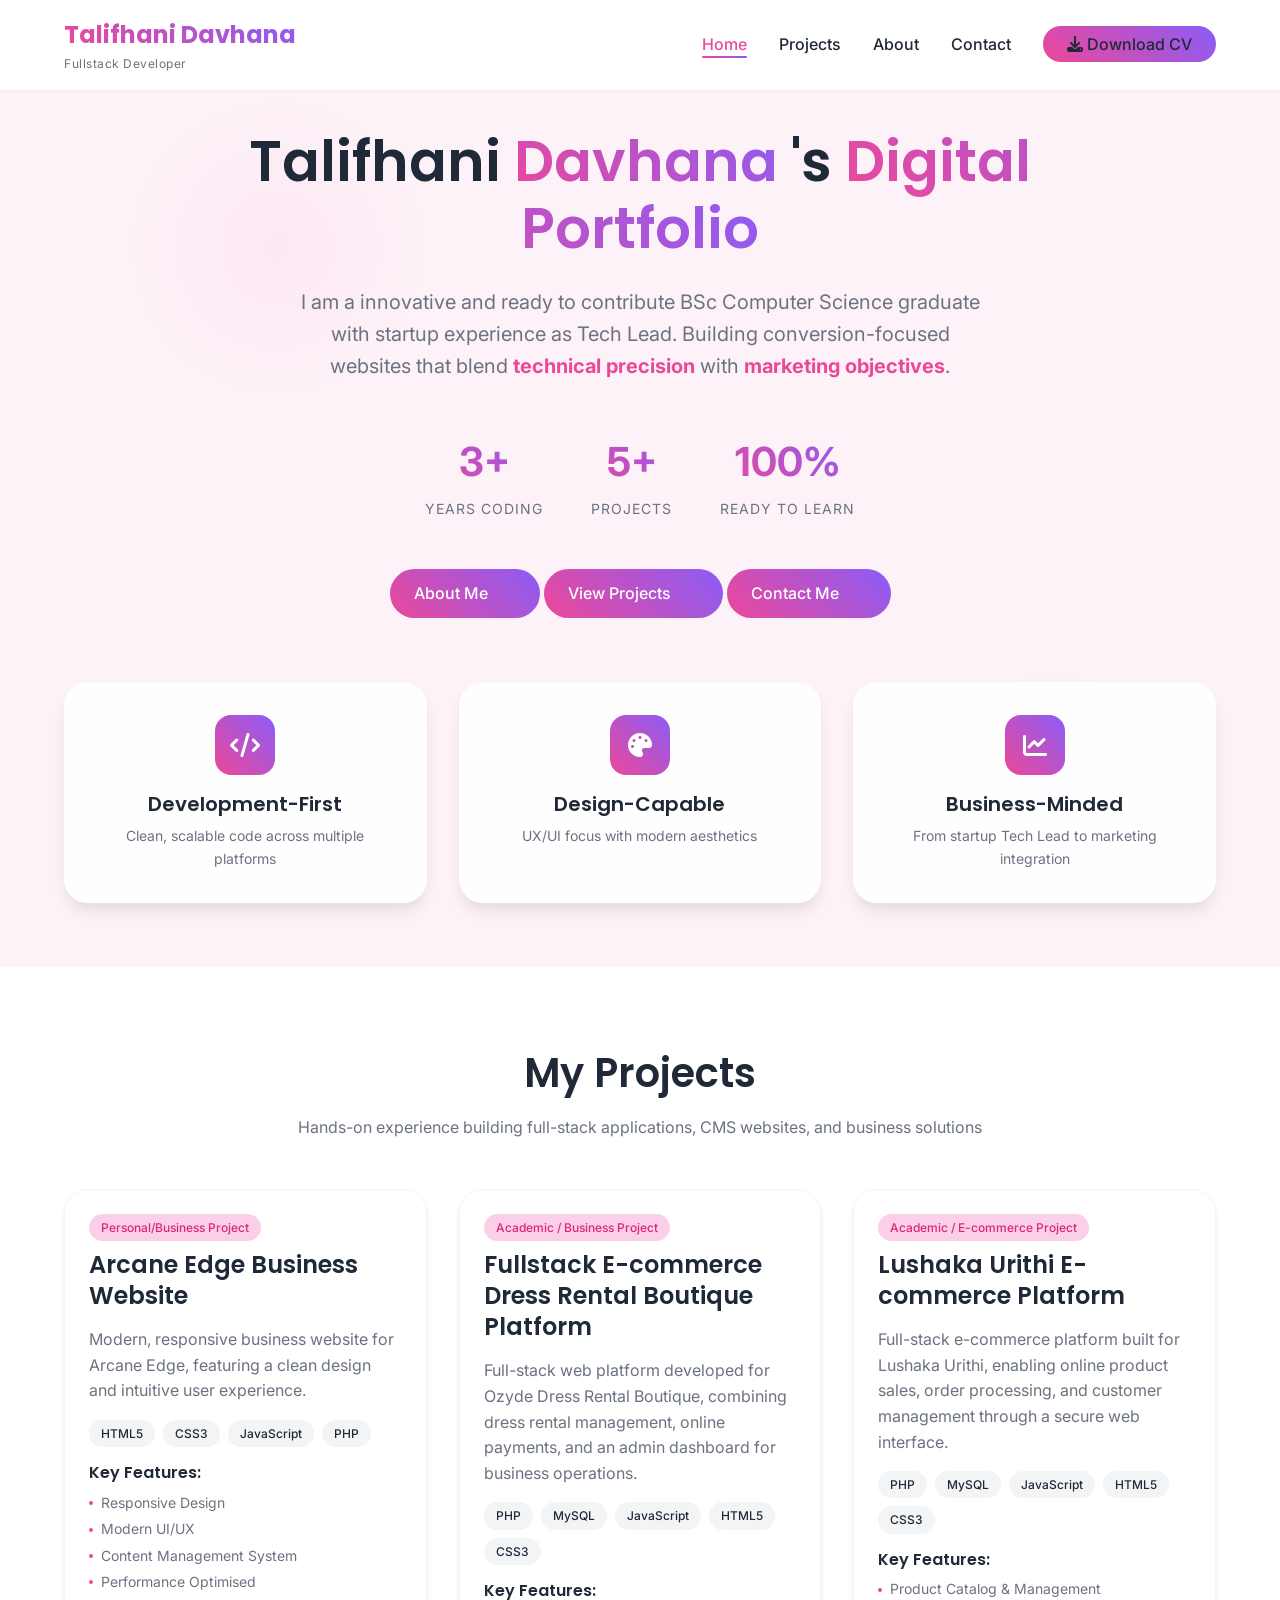
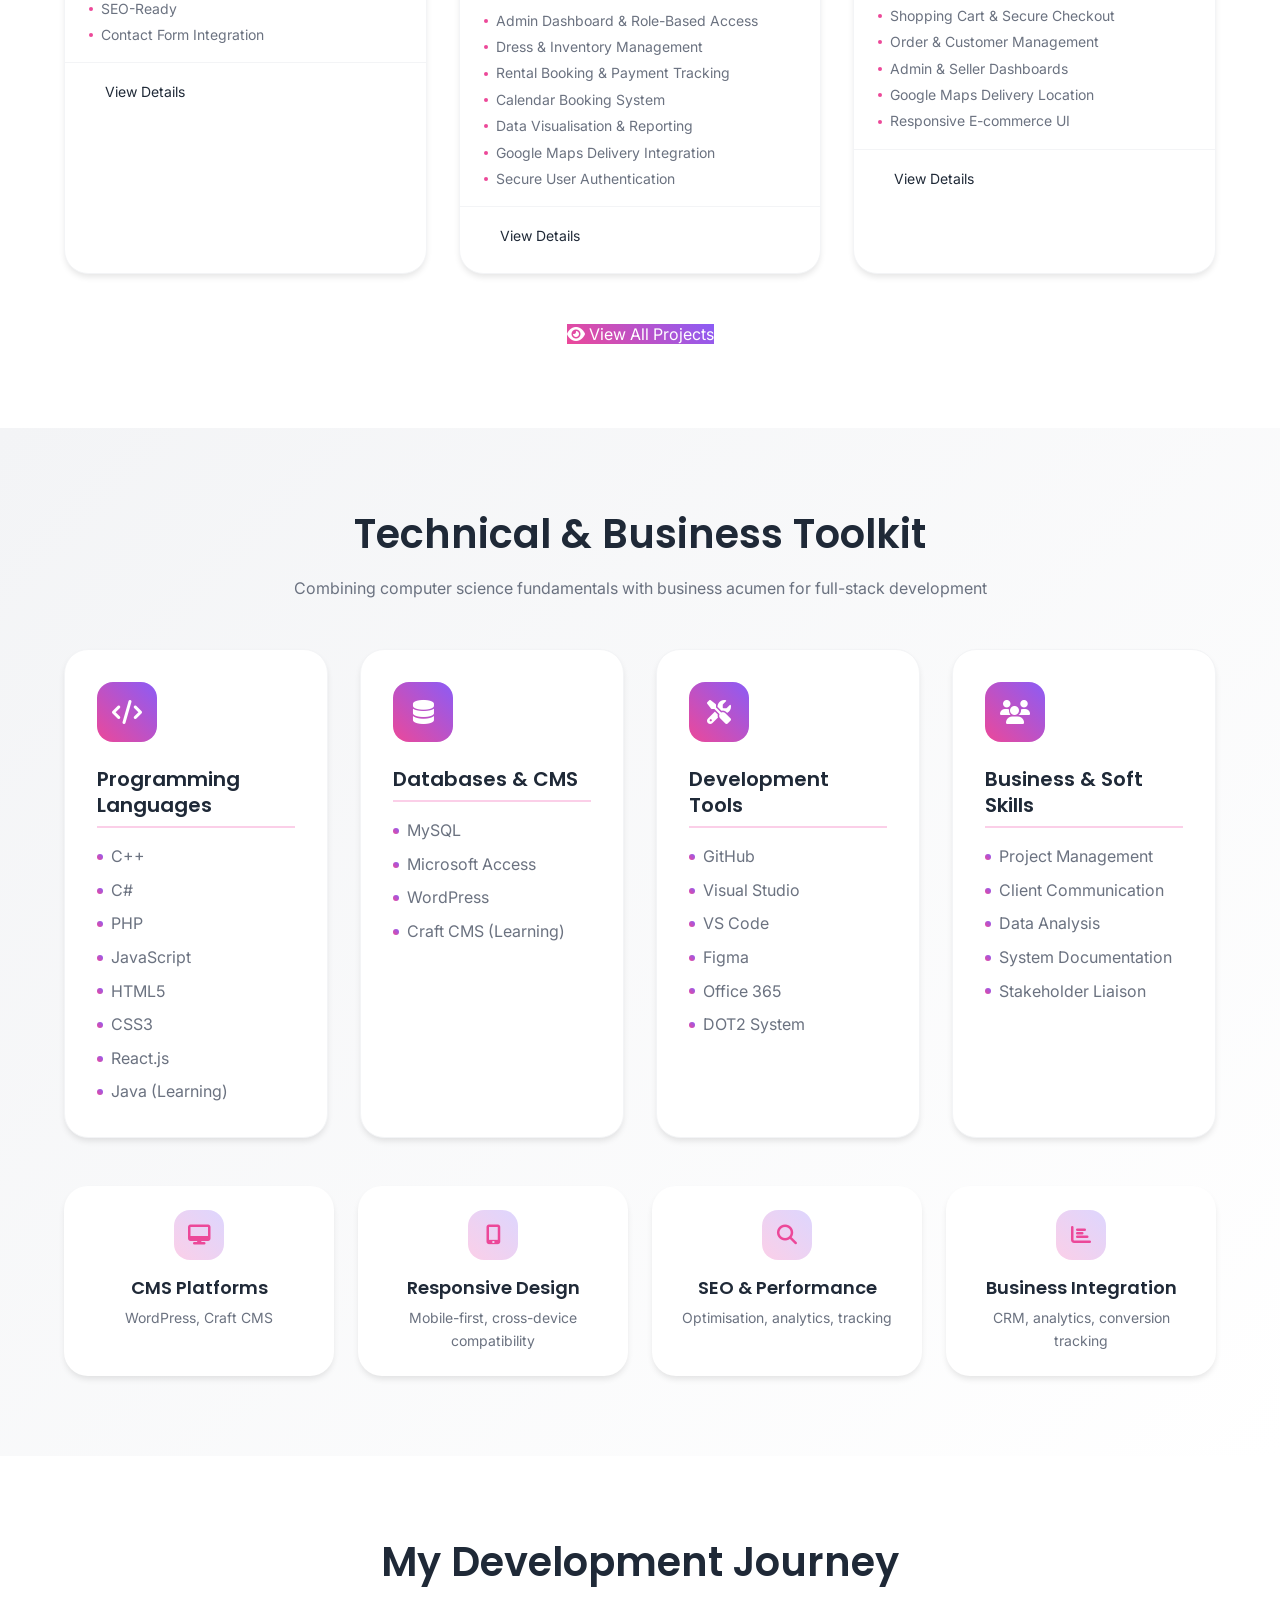
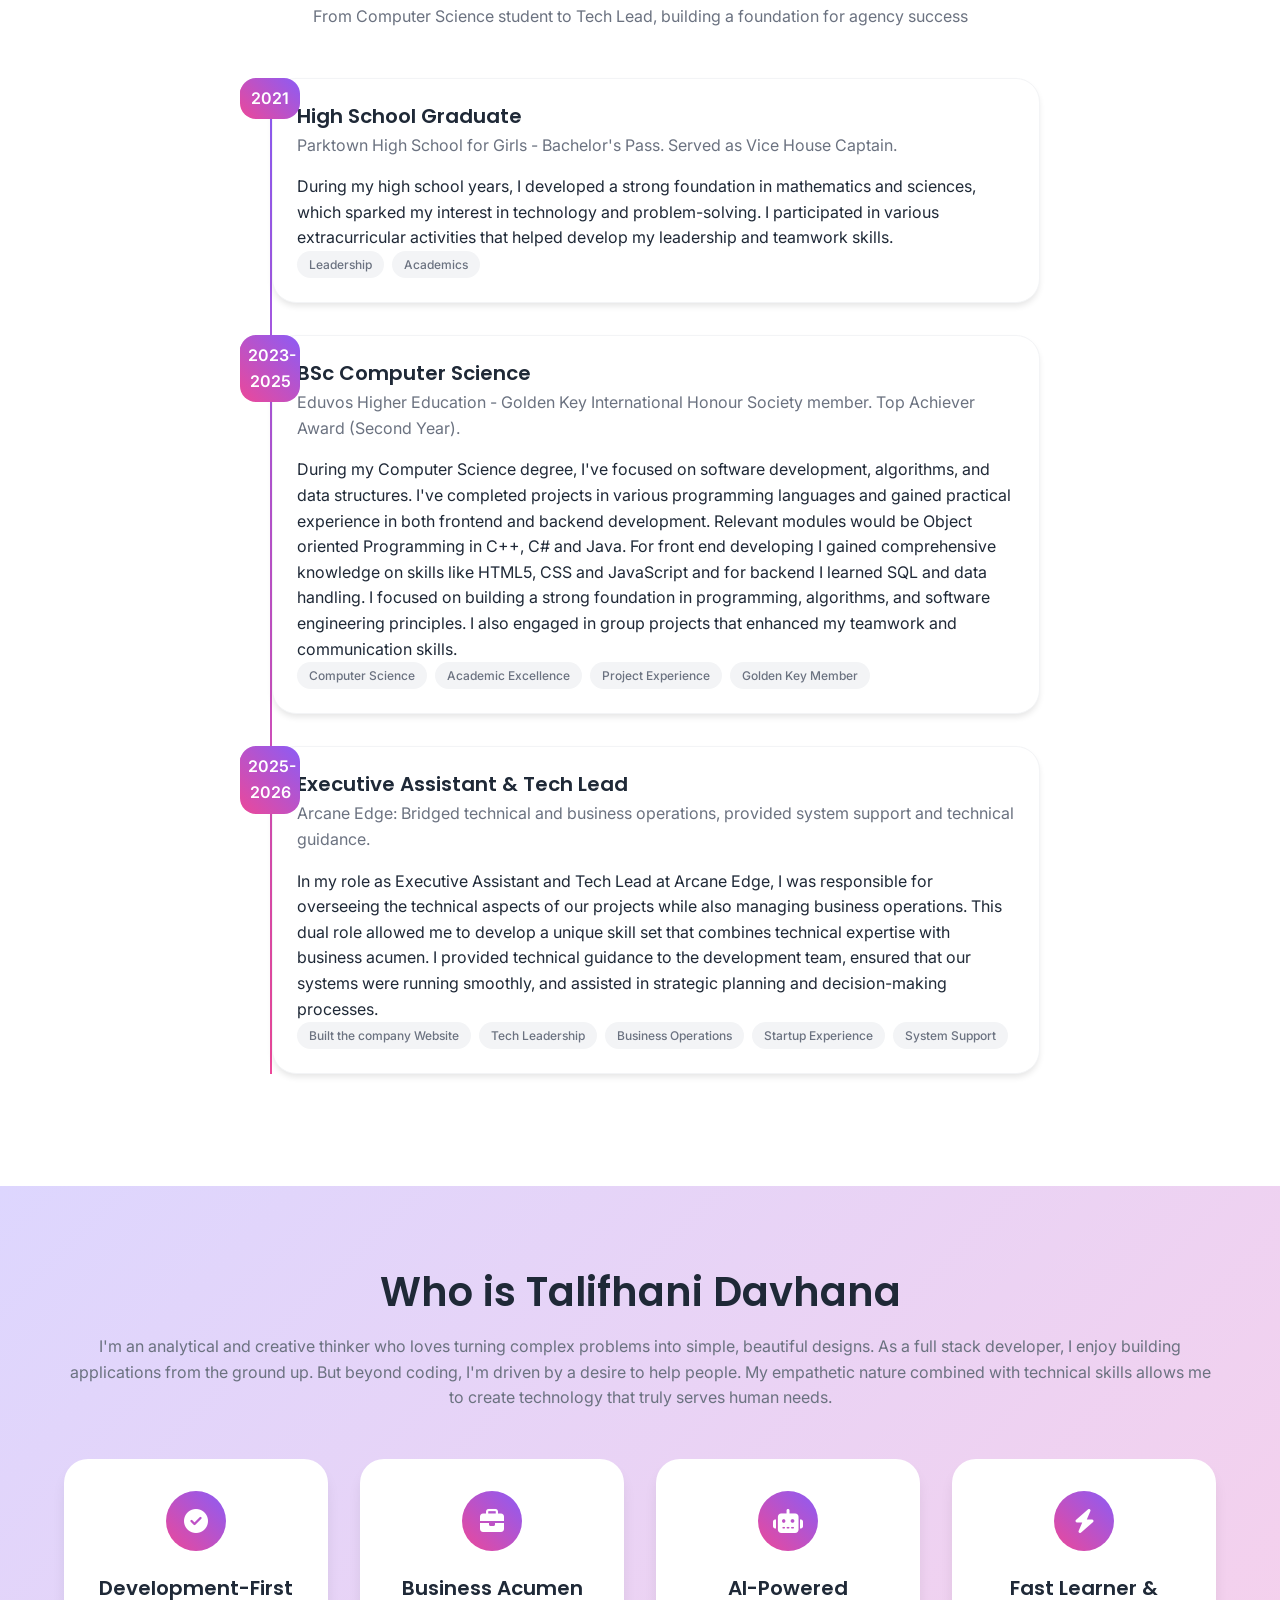
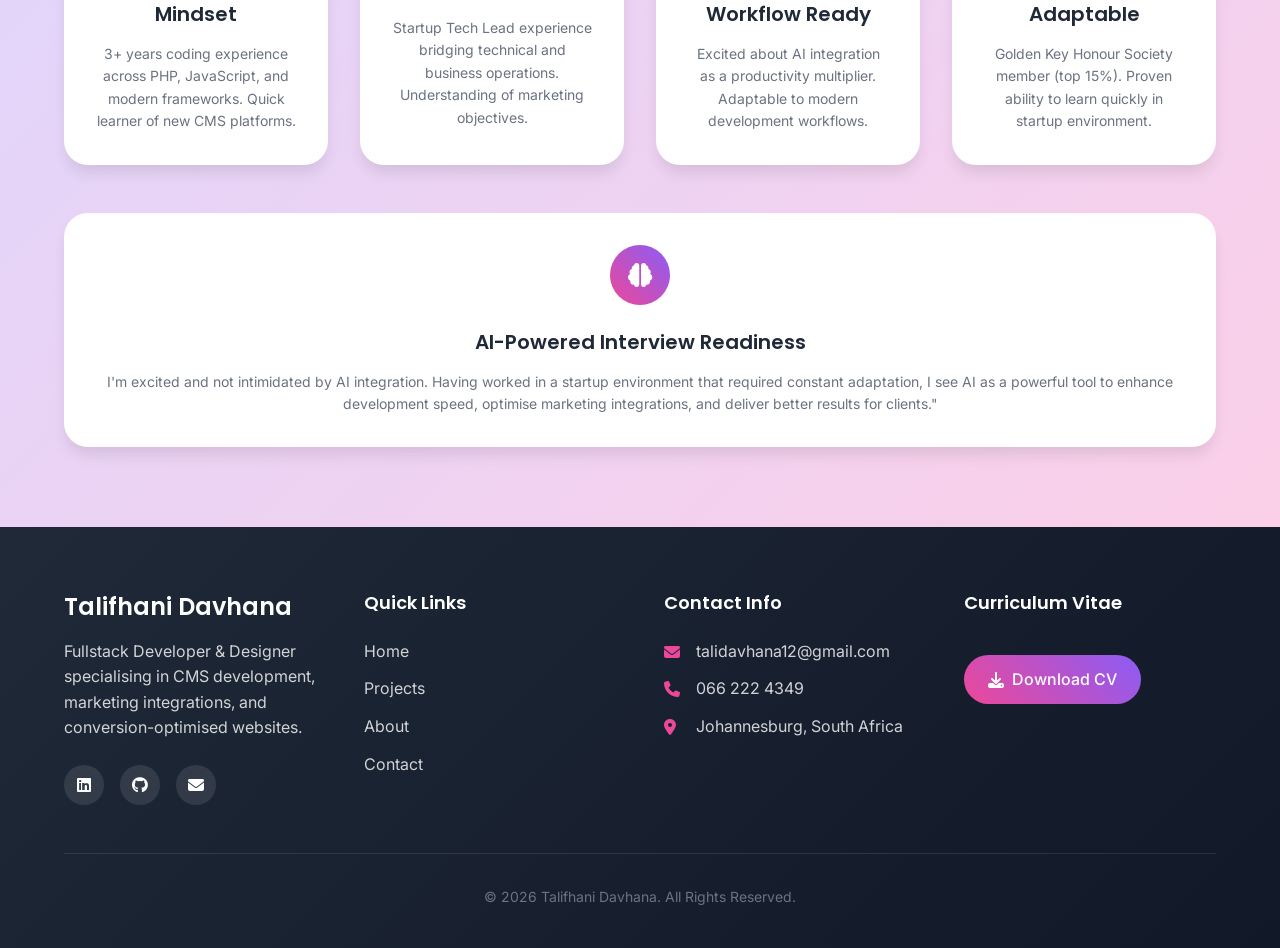
==== commit 0ed00a7d: "Update print statement from 'Hello' to 'Goodbye'" ====
--- a/Talifhani_Davhana_portfolio/index.html
+++ b/Talifhani_Davhana_portfolio/index.html
@@ -29,7 +29,7 @@
                 <li><a href="about.html">About</a></li>
                 <li><a href="contact.html">Contact</a></li>
                 <li>
-                    <a href="assets/documents/CV-Talifhani-Davhana.pdf" class="btn-apply">
+                    <a href="assets/documents/TALIFHANI BLESSING LUFUNO DAVHANA CV Grad.pdf" class="btn-apply">
                         <i class="fas fa-download"></i> Download CV
                     </a>
                 </li>
@@ -501,18 +501,19 @@
                 
                 <div class="footer-col">
                     <h4>Curriculum Vitae</h4>
-                    <a href="assets/documents/CV-Talifhani-Davhana.pdf" class="btn-download" download>
+                    <a href="assets/documents/TALIFHANI BLESSING LUFUNO DAVHANA CV Grad.pdf" class="btn-download" download>
                         <i class="fas fa-download"></i> Download CV
                     </a>
                 </div>
             </div>
             
             <div class="footer-bottom">
-                <p>&copy; 2024 Talifhani Davhana. All Rights Reserved.</p>
+                <p>&copy; 2026 Talifhani Davhana. All Rights Reserved.</p>
             </div>
         </div>
     </footer>
 
     <script src="js/main.js"></script>
 </body>
-</html>+
+</html>
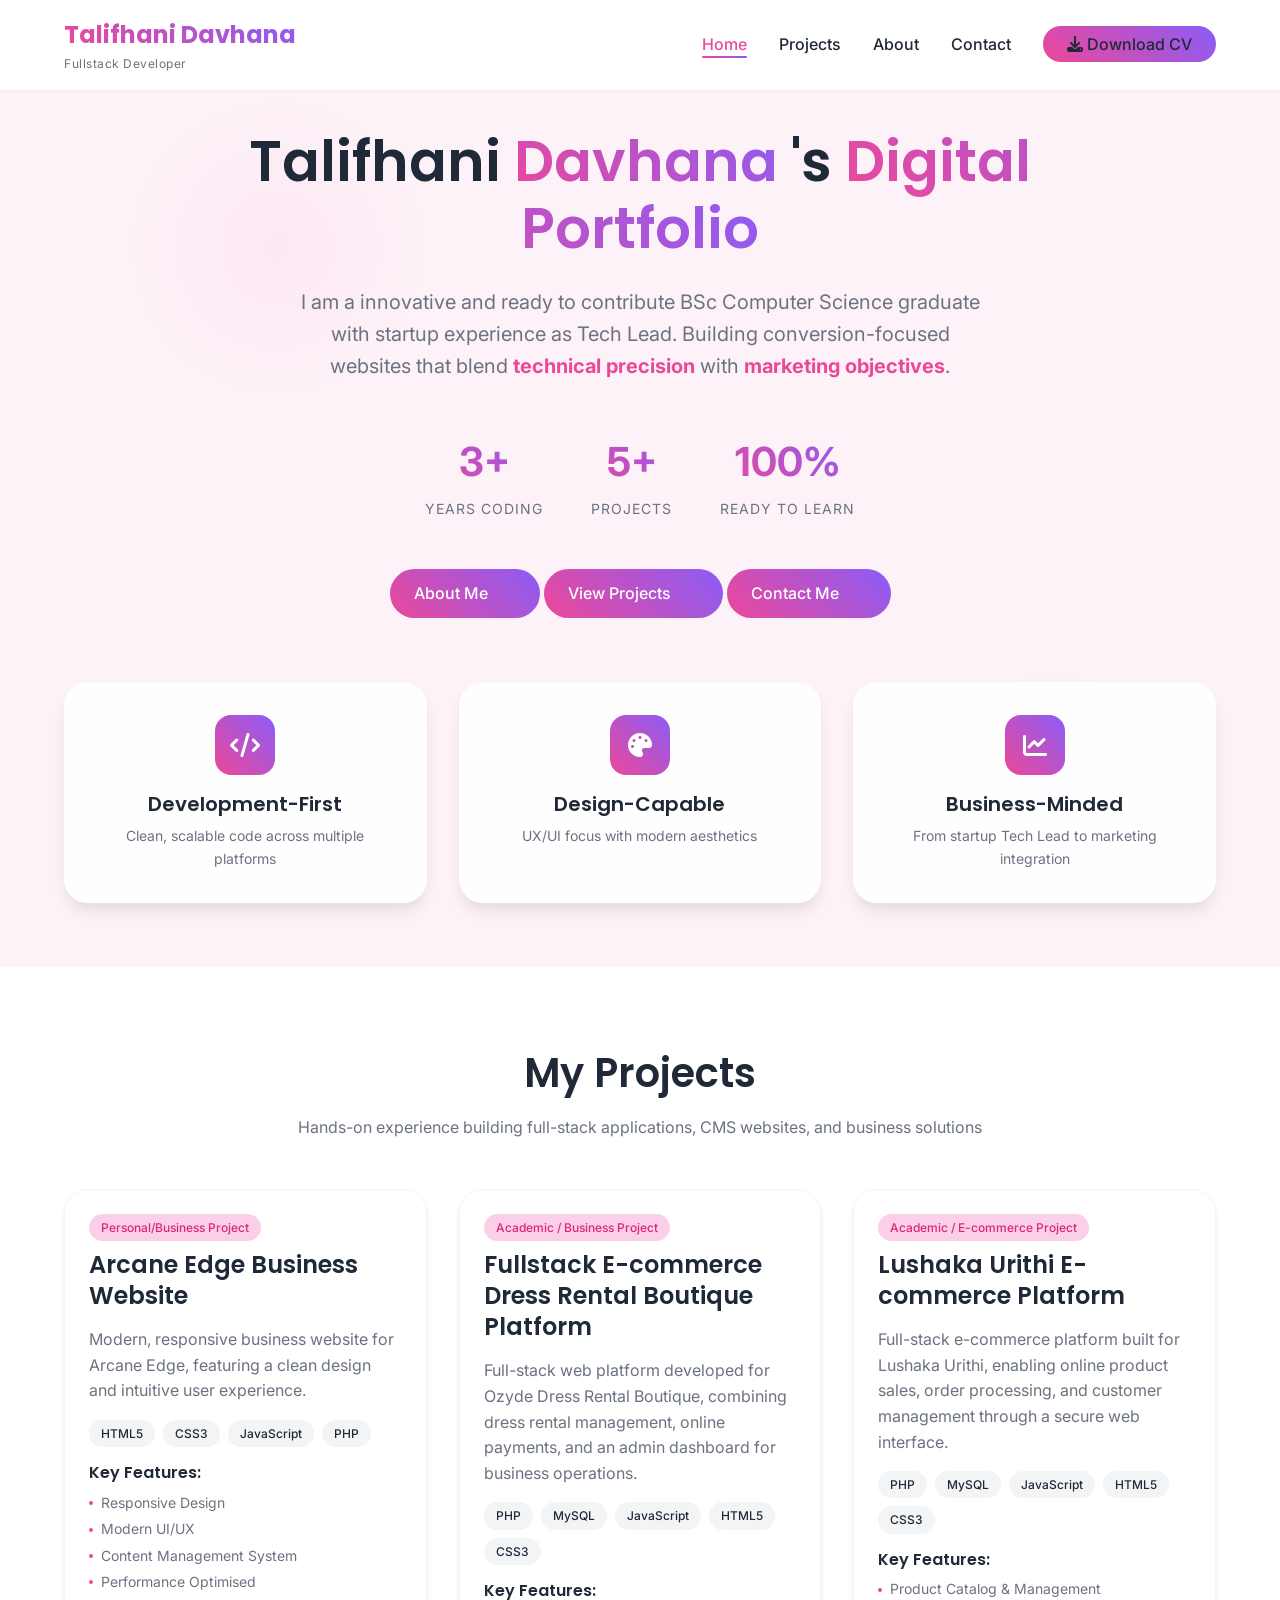
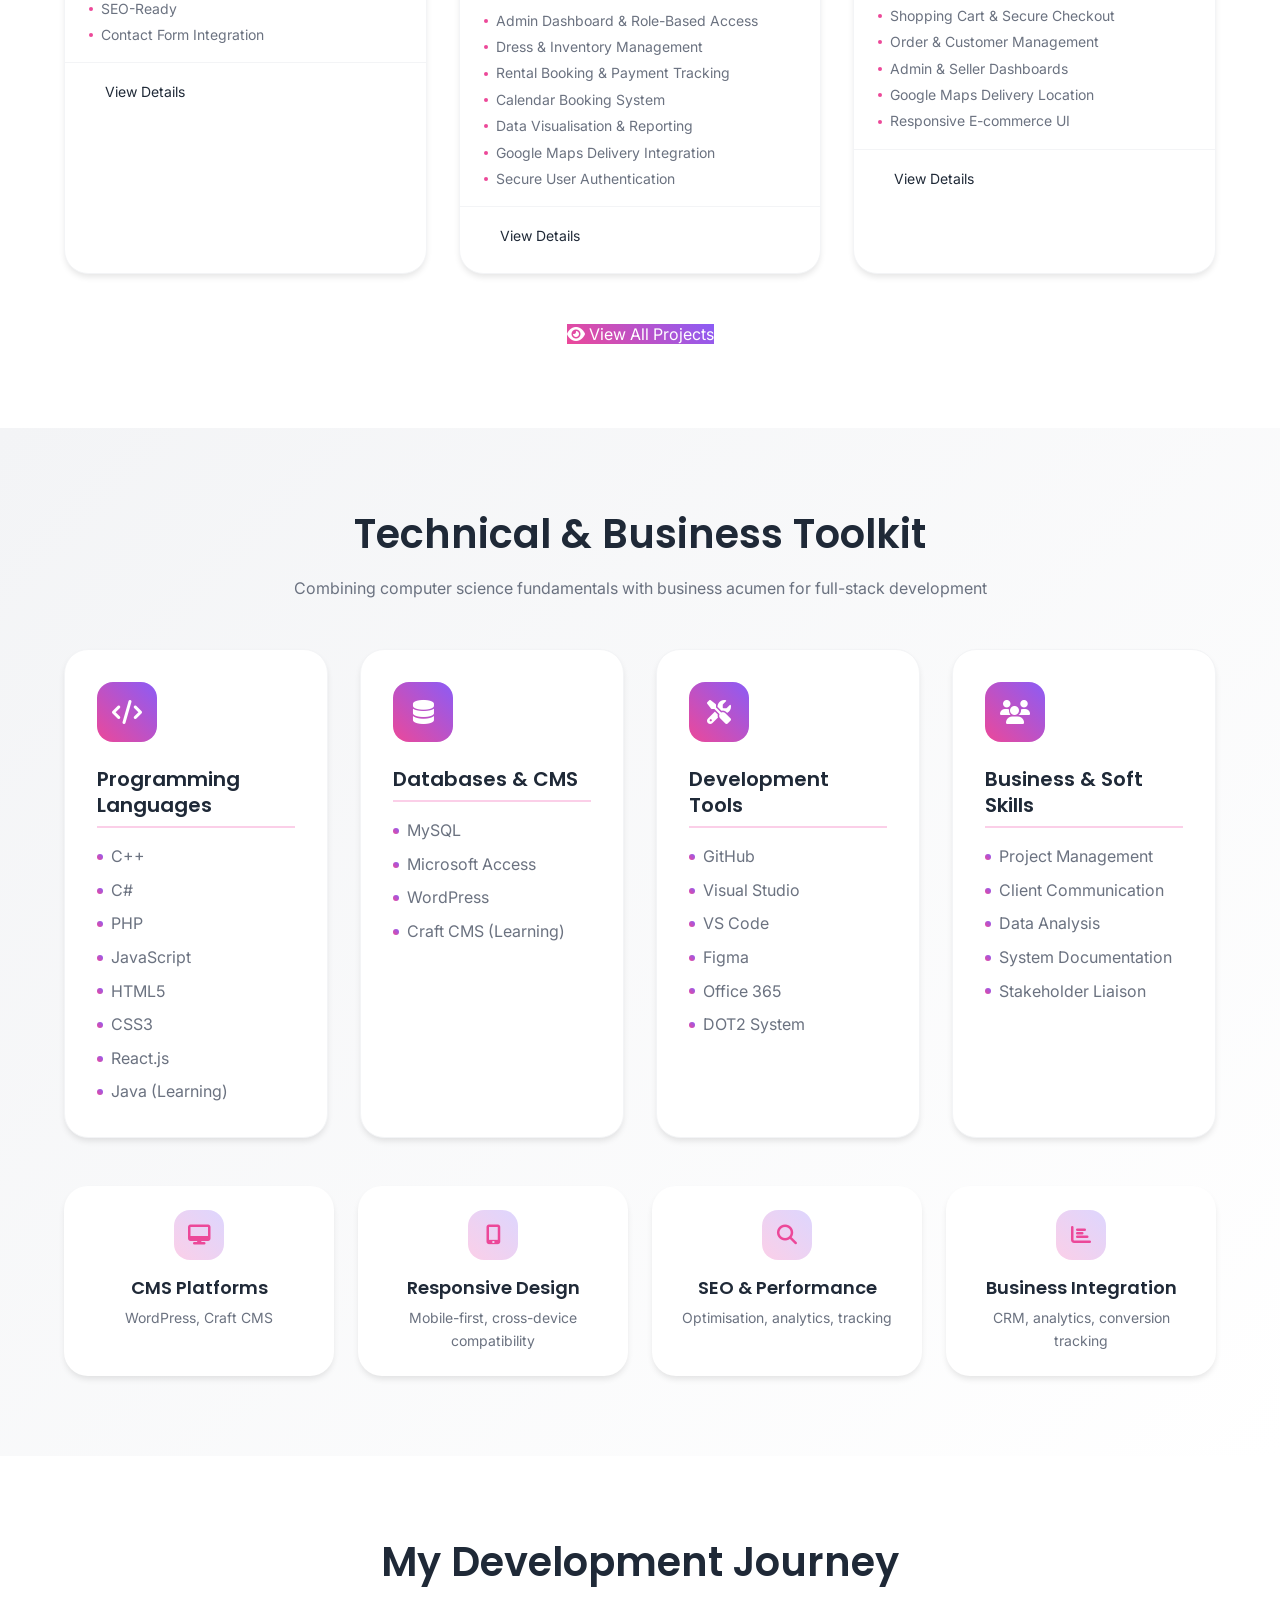
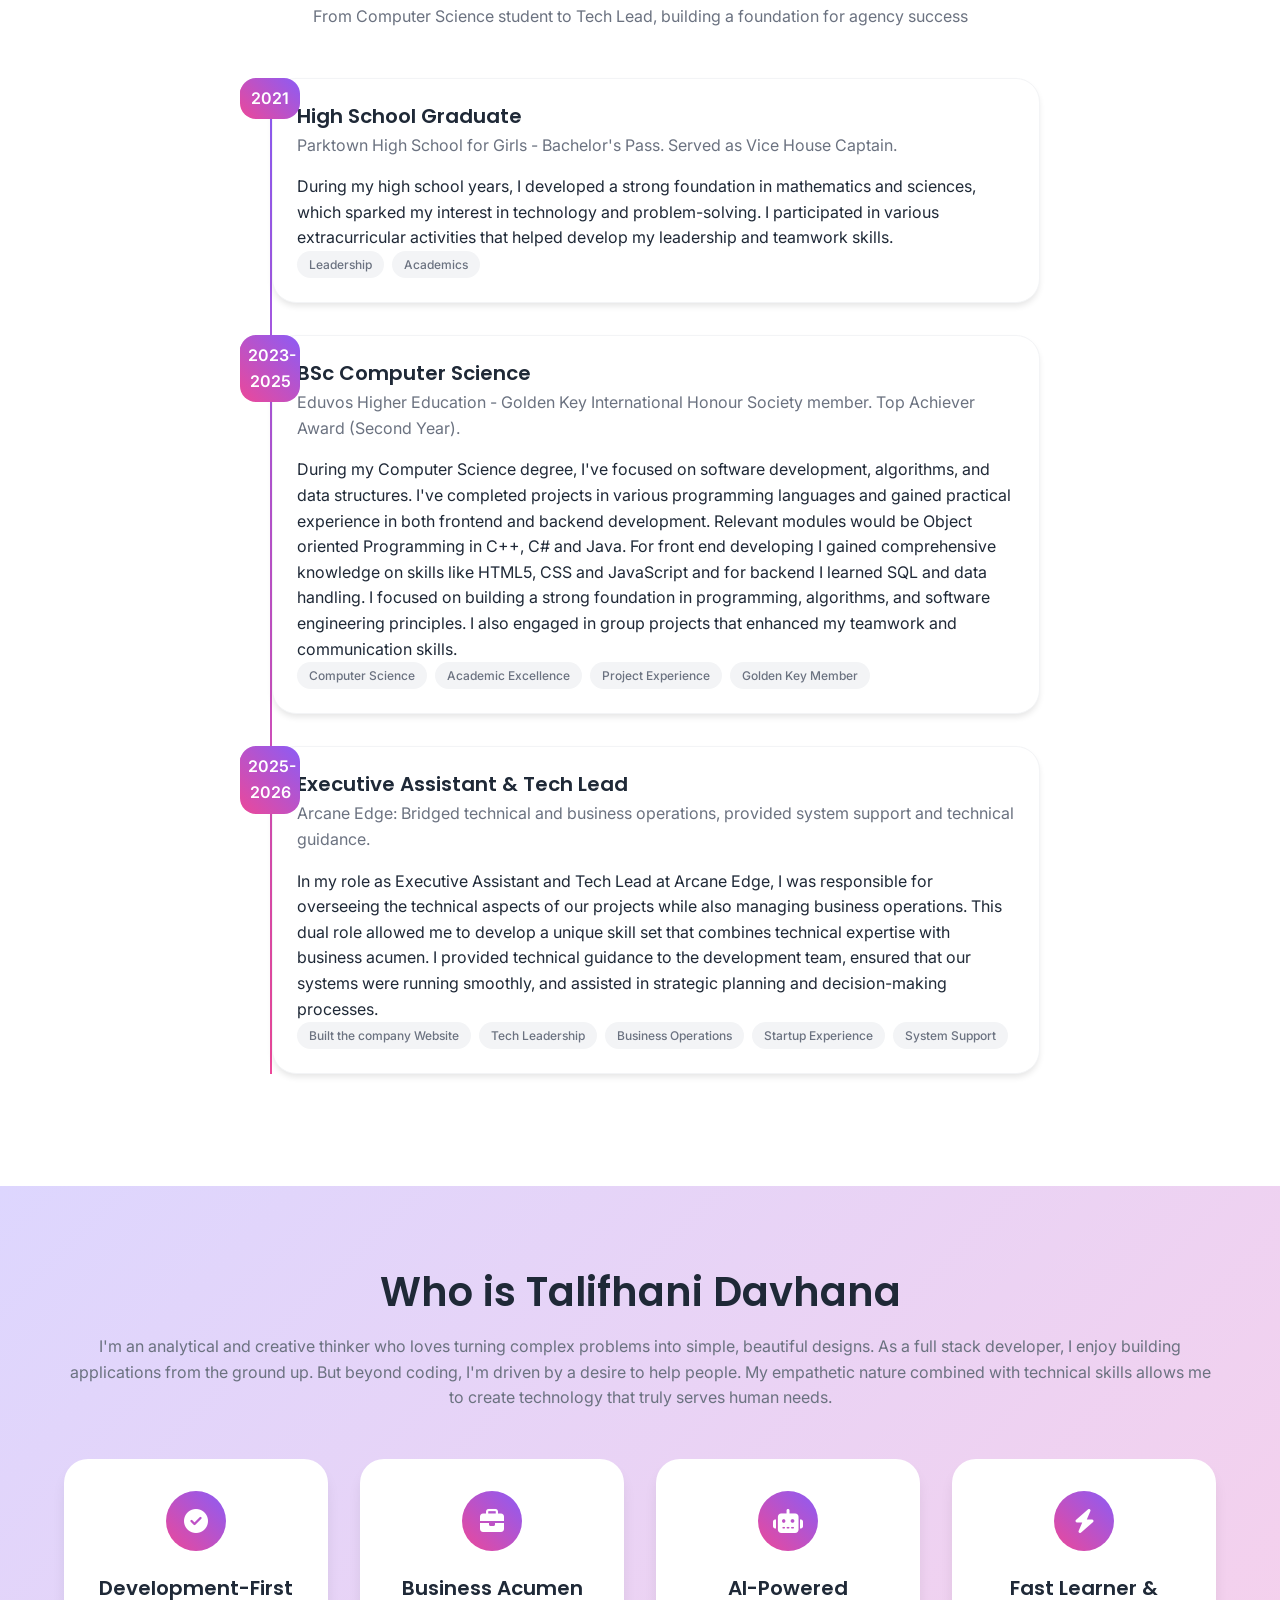
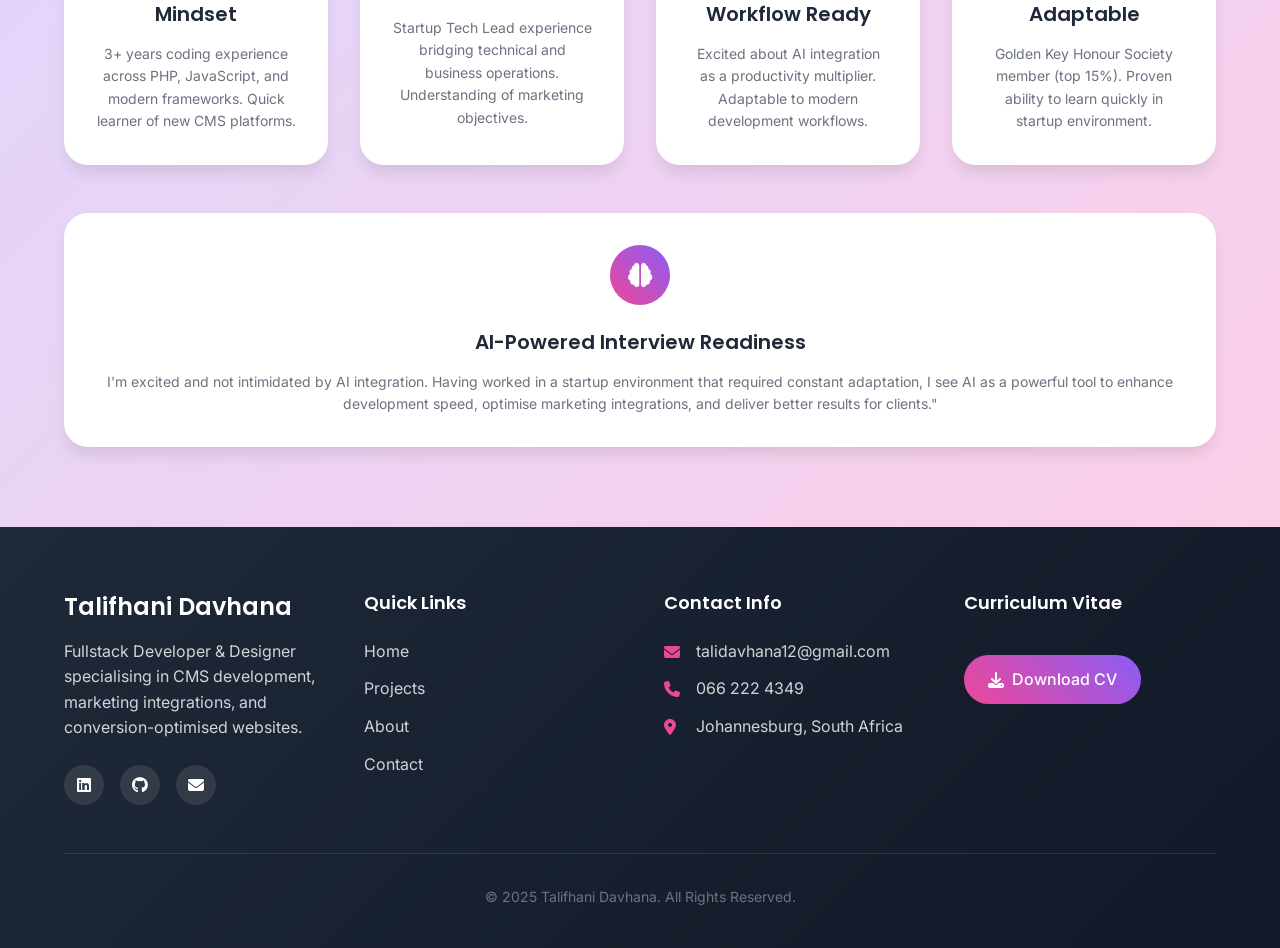
==== commit 08343fe7: "Update print statement from 'Hello' to 'Goodbye'" ====
--- a/Talifhani_Davhana_portfolio/index.html
+++ b/Talifhani_Davhana_portfolio/index.html
@@ -508,7 +508,7 @@
             </div>
             
             <div class="footer-bottom">
-                <p>&copy; 2026 Talifhani Davhana. All Rights Reserved.</p>
+                <p>&copy; 2025 Talifhani Davhana. All Rights Reserved.</p>
             </div>
         </div>
     </footer>
@@ -517,3 +517,4 @@
 </body>
 
 </html>
+
